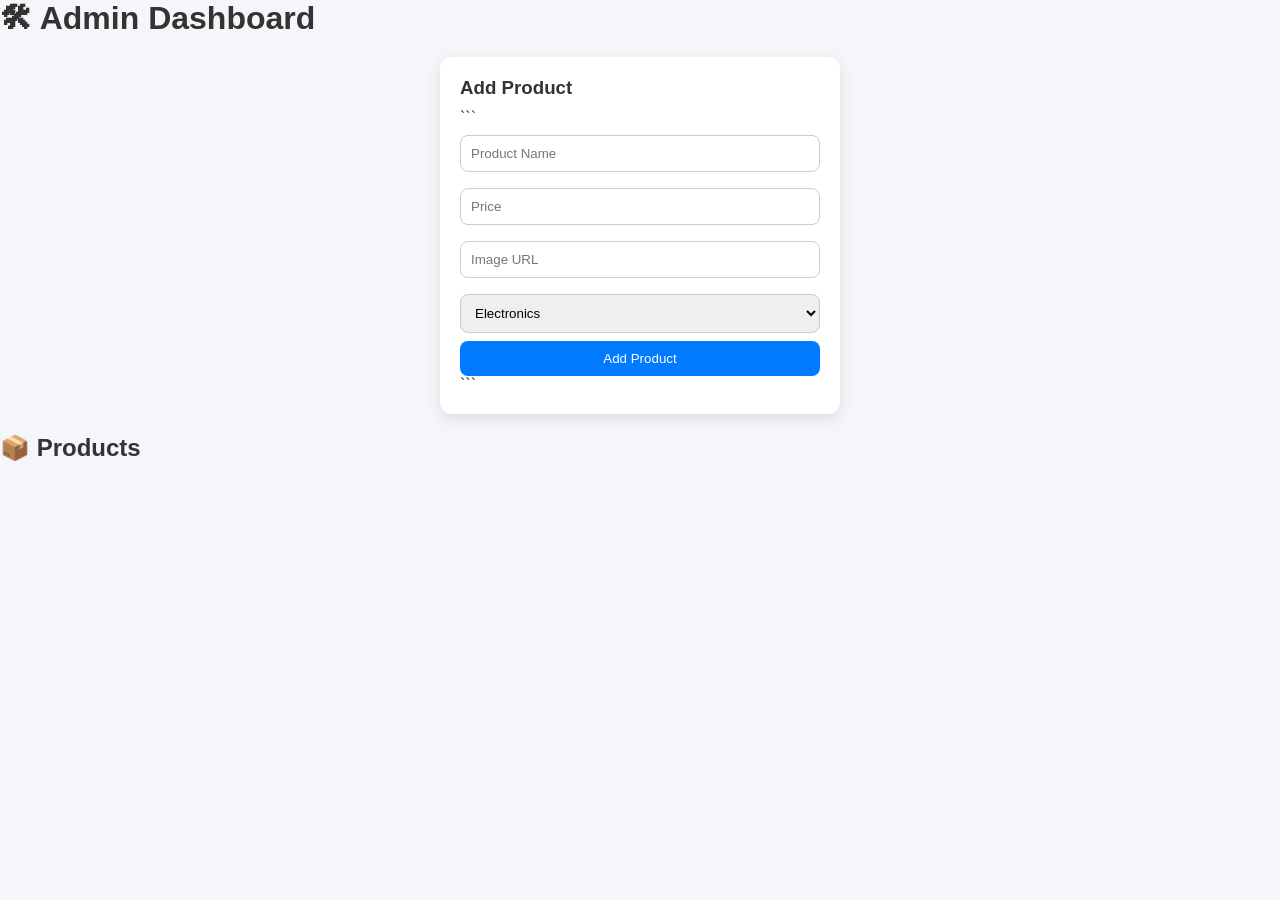
==== admin.html @ 92894d56 "Add admin page" ====
<!DOCTYPE html>

<html lang="en">
<head>
    <meta charset="UTF-8">
    <meta name="viewport" content="width=device-width, initial-scale=1.0">
    <title>StrathMart Admin</title>
    <link rel="stylesheet" href="style.css">
</head>
<body>

<h1>🛠 Admin Dashboard</h1>

<div class="form-box">
    <h3>Add Product</h3>

```
<input type="text" id="name" placeholder="Product Name">
<input type="number" id="price" placeholder="Price">
<input type="text" id="image" placeholder="Image URL">

<select id="category">
    <option value="1">Electronics</option>
    <option value="2">Merchandise</option>
    <option value="3">Stationery</option>
    <option value="4">Food</option>
</select>

<button onclick="addProduct()">Add Product</button>
```

</div>

<h2>📦 Products</h2>
<div id="productList"></div>

<script>
const API_URL = "https://strathmart-api.onrender.com/products";

async function fetchProducts() {
    const res = await fetch(API_URL);
    const data = await res.json();

    const list = document.getElementById("productList");
    list.innerHTML = "";

    data.forEach(p => {
        list.innerHTML += `
            <div class="product">
                <img src="${p.image_url}" alt="">
                <div>
                    <strong>${p.name}</strong>
                    <p>KES ${p.price}</p>
                </div>
                <button class="delete-btn" onclick="deleteProduct(${p.id})">Delete</button>
            </div>
        `;
    });
}

async function addProduct() {
    const name = document.getElementById("name").value;
    const price = document.getElementById("price").value;
    const image = document.getElementById("image").value;
    const category = document.getElementById("category").value;

    await fetch(API_URL, {
        method: "POST",
        headers: { "Content-Type": "application/json" },
        body: JSON.stringify({
            name,
            price,
            image_url: image,
            category_id: category
        })
    });

    fetchProducts();
}

async function deleteProduct(id) {
    await fetch(`${API_URL}/${id}`, {
        method: "DELETE"
    });

    fetchProducts();
}

fetchProducts();
</script>

</body>
</html>
---- style.css ----
* {
    margin: 0;
    padding: 0;
    box-sizing: border-box;
}

:root {
    --blue: #003580;
    --dark-blue: #002060;
    --light-blue: #0055b3;
    --red: #c0392b;
    --dark-red: #922b21;
    --white: #ffffff;
    --light-gray: #f4f6f9;
    --gray: #6c757d;
    --shadow: 0 4px 20px rgba(0, 0, 0, 0.1);
    --shadow-hover: 0 8px 30px rgba(0, 0, 0, 0.2);
}

body {
    font-family: 'Segoe UI', Tahoma, Geneva, Verdana, sans-serif;
    background-color: var(--light-gray);
    color: #333;
    overflow-x: hidden;
}

/* ── Scrollbar ── */
::-webkit-scrollbar { width: 8px; }
::-webkit-scrollbar-track { background: #f1f1f1; }
::-webkit-scrollbar-thumb { background: var(--blue); border-radius: 4px; }
::-webkit-scrollbar-thumb:hover { background: var(--dark-blue); }

/* ── Navbar ── */
nav {
    background: linear-gradient(90deg, var(--dark-blue), var(--blue));
    padding: 0 40px;
    display: flex;
    justify-content: space-between;
    align-items: center;
    position: sticky;
    top: 0;
    z-index: 1000;
    box-shadow: 0 2px 15px rgba(0,0,0,0.3);
    height: 70px;
}

nav .logo {
    display: flex;
    align-items: center;
    gap: 10px;
    text-decoration: none;
}

nav .logo .logo-icon {
    background: var(--red);
    color: white;
    width: 40px;
    height: 40px;
    border-radius: 8px;
    display: flex;
    align-items: center;
    justify-content: center;
    font-weight: bold;
    font-size: 18px;
}

nav .logo img {
    mix-blend-mode: lighten;
    border-radius: 5px;
}

nav .logo span {
    color: white;
    font-size: 22px;
    font-weight: 700;
    letter-spacing: 1px;
}

nav .logo span em {
    color: #f0a500;
    font-style: normal;
}

nav ul {
    list-style: none;
    display: flex;
    align-items: center;
    gap: 5px;
}

nav ul li a {
    color: rgba(255,255,255,0.85);
    text-decoration: none;
    font-size: 14px;
    padding: 8px 14px;
    border-radius: 5px;
    transition: all 0.3s;
    display: flex;
    align-items: center;
    gap: 5px;
}

nav ul li a:hover {
    background: rgba(255,255,255,0.15);
    color: white;
}

nav ul li a.active {
    background: var(--red);
    color: white;
}

.nav-cart-badge {
    background: #f0a500;
    color: white;
    border-radius: 50%;
    width: 18px;
    height: 18px;
    font-size: 11px;
    display: inline-flex;
    align-items: center;
    justify-content: center;
    font-weight: bold;
}

/* ── Top Bar ── */
.top-bar {
    background: var(--dark-blue);
    color: rgba(255,255,255,0.7);
    font-size: 12px;
    padding: 6px 40px;
    display: flex;
    justify-content: space-between;
}

.top-bar a {
    color: rgba(255,255,255,0.7);
    text-decoration: none;
}

.top-bar a:hover { color: white; }

/* ── Hero ── */
.hero {
    background: linear-gradient(135deg, var(--dark-blue) 0%, var(--blue) 50%, var(--light-blue) 100%);
    color: white;
    padding: 100px 40px;
    position: relative;
    overflow: hidden;
    text-align: center;
}

.hero::before {
    content: '';
    position: absolute;
    top: -50%;
    left: -50%;
    width: 200%;
    height: 200%;
    background: radial-gradient(circle, rgba(255,255,255,0.05) 0%, transparent 60%);
    animation: pulse 6s ease-in-out infinite;
}

.hero::after {
    content: '';
    position: absolute;
    bottom: 0;
    left: 0;
    right: 0;
    height: 5px;
    background: linear-gradient(90deg, var(--red), #f0a500, var(--red));
}

@keyframes pulse {
    0%, 100% { transform: scale(1); }
    50% { transform: scale(1.1); }
}

.hero-badge {
    display: inline-block;
    background: rgba(192, 57, 43, 0.3);
    border: 1px solid rgba(192, 57, 43, 0.5);
    color: #ff8a80;
    padding: 6px 16px;
    border-radius: 20px;
    font-size: 13px;
    margin-bottom: 20px;
    letter-spacing: 1px;
    text-transform: uppercase;
}

.hero h1 {
    font-size: 52px;
    font-weight: 800;
    margin-bottom: 20px;
    line-height: 1.2;
    position: relative;
    z-index: 1;
}

.hero h1 span {
    color: #f0a500;
    position: relative;
}

.hero p {
    font-size: 18px;
    margin-bottom: 35px;
    color: rgba(255,255,255,0.8);
    max-width: 600px;
    margin-left: auto;
    margin-right: auto;
    position: relative;
    z-index: 1;
}

.hero-buttons {
    display: flex;
    gap: 15px;
    justify-content: center;
    flex-wrap: wrap;
    position: relative;
    z-index: 1;
}

.hero-stats {
    display: flex;
    justify-content: center;
    gap: 50px;
    margin-top: 60px;
    position: relative;
    z-index: 1;
    flex-wrap: wrap;
}

.hero-stat h3 {
    font-size: 32px;
    font-weight: 800;
    color: #f0a500;
}

.hero-stat p {
    font-size: 13px;
    color: rgba(255,255,255,0.7);
    margin-bottom: 0;
}

/* ── Buttons ── */
.btn {
    background: var(--red);
    color: white;
    padding: 13px 30px;
    border: none;
    border-radius: 6px;
    font-size: 15px;
    font-weight: 600;
    cursor: pointer;
    text-decoration: none;
    display: inline-block;
    transition: all 0.3s;
    box-shadow: 0 4px 15px rgba(192, 57, 43, 0.4);
}

.btn:hover {
    background: var(--dark-red);
    transform: translateY(-2px);
    box-shadow: 0 6px 20px rgba(192, 57, 43, 0.5);
}

.btn-blue {
    background: var(--blue);
    box-shadow: 0 4px 15px rgba(0, 53, 128, 0.4);
}

.btn-blue:hover {
    background: var(--dark-blue);
    box-shadow: 0 6px 20px rgba(0, 53, 128, 0.5);
}

.btn-outline {
    background: transparent;
    border: 2px solid white;
    color: white;
    padding: 11px 28px;
    border-radius: 6px;
    font-size: 15px;
    font-weight: 600;
    cursor: pointer;
    text-decoration: none;
    display: inline-block;
    transition: all 0.3s;
}

.btn-outline:hover {
    background: white;
    color: var(--blue);
}

.btn-sm {
    padding: 8px 16px;
    font-size: 13px;
}

.btn-danger {
    background: var(--red);
    color: white;
    padding: 8px 16px;
    border: none;
    border-radius: 5px;
    cursor: pointer;
    font-size: 13px;
    transition: all 0.3s;
}

.btn-danger:hover { background: var(--dark-red); }

/* ── Section ── */
.section {
    padding: 70px 40px;
}

.section-header {
    text-align: center;
    margin-bottom: 50px;
}

.section-header .tag {
    display: inline-block;
    background: rgba(0, 53, 128, 0.1);
    color: var(--blue);
    padding: 5px 15px;
    border-radius: 20px;
    font-size: 13px;
    font-weight: 600;
    margin-bottom: 12px;
    text-transform: uppercase;
    letter-spacing: 1px;
}

.section-header h2 {
    font-size: 32px;
    font-weight: 800;
    color: var(--dark-blue);
    margin-bottom: 10px;
}

.section-header p {
    color: var(--gray);
    font-size: 16px;
}

/* ── Category Cards ── */
.categories {
    display: flex;
    justify-content: center;
    gap: 20px;
    flex-wrap: wrap;
}

.category-card {
    background: white;
    border-radius: 12px;
    padding: 30px 25px;
    text-align: center;
    width: 170px;
    cursor: pointer;
    box-shadow: var(--shadow);
    transition: all 0.3s;
    text-decoration: none;
    color: #333;
    border: 2px solid transparent;
    position: relative;
    overflow: hidden;
}

.category-card::before {
    content: '';
    position: absolute;
    bottom: 0;
    left: 0;
    right: 0;
    height: 3px;
    background: linear-gradient(90deg, var(--blue), var(--red));
    transform: scaleX(0);
    transition: transform 0.3s;
}

.category-card:hover {
    transform: translateY(-8px);
    box-shadow: var(--shadow-hover);
    border-color: var(--blue);
}

.category-card:hover::before { transform: scaleX(1); }

.category-card .icon {
    font-size: 45px;
    margin-bottom: 12px;
    display: block;
}

.category-card h3 {
    font-size: 15px;
    font-weight: 700;
    color: var(--dark-blue);
}

/* ── Product Cards ── */
.products-grid {
    display: grid;
    grid-template-columns: repeat(auto-fill, minmax(230px, 1fr));
    gap: 25px;
}

.product-card {
    background: white;
    border-radius: 12px;
    overflow: hidden;
    box-shadow: var(--shadow);
    transition: all 0.3s;
    position: relative;
}

.product-card:hover {
    transform: translateY(-8px);
    box-shadow: var(--shadow-hover);
}

.product-card .product-badge {
    position: absolute;
    top: 10px;
    left: 10px;
    background: var(--red);
    color: white;
    padding: 4px 10px;
    border-radius: 4px;
    font-size: 11px;
    font-weight: 700;
    text-transform: uppercase;
}

.product-card .no-image {
    width: 100%;
    height: 190px;
    background: linear-gradient(135deg, #e8f0fe, #d0e4ff);
    display: flex;
    align-items: center;
    justify-content: center;
    font-size: 55px;
}

.product-card img {
    width: 100%;
    height: 190px;
    object-fit: cover;
}

.product-card .product-info {
    padding: 18px;
}

.product-card h3 {
    font-size: 15px;
    font-weight: 700;
    margin-bottom: 6px;
    color: var(--dark-blue);
}

.product-card .category-tag {
    font-size: 12px;
    color: var(--gray);
    margin-bottom: 10px;
}

.product-card .price {
    color: var(--red);
    font-weight: 800;
    font-size: 20px;
    margin-bottom: 12px;
}

.product-card .stock {
    font-size: 12px;
    color: #28a745;
    margin-bottom: 12px;
}

/* ── Forms ── */
.form-container {
    max-width: 480px;
    margin: 60px auto;
    background: white;
    padding: 45px;
    border-radius: 15px;
    box-shadow: var(--shadow-hover);
}

.form-container .form-logo {
    text-align: center;
    margin-bottom: 25px;
}

.form-container .form-logo .logo-icon {
    background: var(--blue);
    color: white;
    width: 55px;
    height: 55px;
    border-radius: 12px;
    display: inline-flex;
    align-items: center;
    justify-content: center;
    font-size: 24px;
    font-weight: bold;
    margin-bottom: 10px;
}

.form-container h2 {
    text-align: center;
    margin-bottom: 8px;
    color: var(--dark-blue);
    font-size: 26px;
    font-weight: 800;
}

.form-container .subtitle {
    text-align: center;
    color: var(--gray);
    font-size: 14px;
    margin-bottom: 25px;
}

.form-group {
    margin-bottom: 20px;
}

.form-group label {
    display: block;
    margin-bottom: 7px;
    font-weight: 600;
    color: #444;
    font-size: 14px;
}

.form-group input,
.form-group textarea,
.form-group select {
    width: 100%;
    padding: 12px 15px;
    border: 2px solid #e0e0e0;
    border-radius: 8px;
    font-size: 15px;
    outline: none;
    transition: border 0.3s;
    background: #fafafa;
}

.form-group input:focus,
.form-group textarea:focus,
.form-group select:focus {
    border-color: var(--blue);
    background: white;
}

.form-group textarea { height: 130px; resize: vertical; }

.form-container .btn { width: 100%; padding: 13px; font-size: 16px; }

.form-container p {
    text-align: center;
    margin-top: 18px;
    color: #666;
    font-size: 14px;
}

.form-container p a { color: var(--blue); text-decoration: none; font-weight: 600; }
.form-container p a:hover { color: var(--red); }

/* ── Alerts ── */
.alert {
    padding: 13px 16px;
    border-radius: 8px;
    margin-bottom: 20px;
    font-size: 14px;
    display: flex;
    align-items: center;
    gap: 8px;
}

.alert-success { background: #d4edda; color: #155724; border-left: 4px solid #28a745; }
.alert-error { background: #f8d7da; color: #721c24; border-left: 4px solid var(--red); }
.alert-info { background: #d0e4ff; color: var(--dark-blue); border-left: 4px solid var(--blue); }

/* ── Cart ── */
.cart-container { display: grid; grid-template-columns: 1fr 320px; gap: 25px; }

.cart-item {
    background: white;
    border-radius: 12px;
    padding: 20px;
    margin-bottom: 15px;
    display: flex;
    justify-content: space-between;
    align-items: center;
    box-shadow: var(--shadow);
    transition: all 0.3s;
}

.cart-item:hover { box-shadow: var(--shadow-hover); }

.cart-item-info h3 { font-size: 16px; color: var(--dark-blue); margin-bottom: 5px; }
.cart-item-info .quantity { font-size: 13px; color: var(--gray); }
.cart-item .price { color: var(--red); font-weight: 800; font-size: 18px; }

.cart-summary {
    background: white;
    border-radius: 12px;
    padding: 25px;
    box-shadow: var(--shadow);
    height: fit-content;
    position: sticky;
    top: 90px;
}

.cart-summary h3 { font-size: 20px; color: var(--dark-blue); margin-bottom: 20px; font-weight: 800; }

.summary-row {
    display: flex;
    justify-content: space-between;
    margin-bottom: 12px;
    font-size: 15px;
    color: #555;
}

.summary-row.total {
    font-size: 20px;
    font-weight: 800;
    color: var(--dark-blue);
    border-top: 2px solid #eee;
    padding-top: 15px;
    margin-top: 10px;
}

/* ── Orders ── */
.order-card {
    background: white;
    border-radius: 12px;
    padding: 25px;
    margin-bottom: 20px;
    box-shadow: var(--shadow);
}

.order-card .order-header {
    display: flex;
    justify-content: space-between;
    align-items: center;
    margin-bottom: 15px;
    padding-bottom: 15px;
    border-bottom: 1px solid #eee;
}

.order-card .order-id { font-weight: 800; color: var(--dark-blue); font-size: 16px; }
.order-card .order-date { font-size: 13px; color: var(--gray); }

.status-badge {
    padding: 5px 14px;
    border-radius: 20px;
    font-size: 12px;
    font-weight: 700;
    text-transform: uppercase;
    letter-spacing: 0.5px;
}

.status-pending { background: #fff3cd; color: #856404; }
.status-confirmed { background: #d4edda; color: #155724; }
.status-delivered { background: #d0e4ff; color: var(--dark-blue); }
.status-cancelled { background: #f8d7da; color: #721c24; }

.order-item {
    display: flex;
    justify-content: space-between;
    padding: 8px 0;
    font-size: 14px;
    border-bottom: 1px dashed #eee;
}

.order-total {
    display: flex;
    justify-content: space-between;
    margin-top: 15px;
    font-weight: 800;
    font-size: 16px;
    color: var(--dark-blue);
}

/* ── Ratings ── */
.stars { display: flex; gap: 8px; margin-bottom: 15px; justify-content: center; }

.star {
    font-size: 35px;
    cursor: pointer;
    color: #ddd;
    transition: all 0.2s;
}

.star:hover, .star.active { color: #f0a500; transform: scale(1.2); }

.rating-card {
    background: white;
    border-radius: 12px;
    padding: 20px;
    margin-bottom: 15px;
    box-shadow: var(--shadow);
    border-left: 4px solid var(--blue);
}

.rating-card .stars-display { color: #f0a500; font-size: 18px; margin-bottom: 8px; }
.rating-card .comment { color: #444; font-size: 15px; margin-bottom: 8px; }
.rating-card .meta { font-size: 12px; color: var(--gray); }

/* ── Page Header ── */
.page-header {
    background: linear-gradient(135deg, var(--dark-blue), var(--blue));
    color: white;
    padding: 50px 40px;
    text-align: center;
    position: relative;
    overflow: hidden;
}

.page-header::after {
    content: '';
    position: absolute;
    bottom: 0;
    left: 0;
    right: 0;
    height: 4px;
    background: linear-gradient(90deg, var(--red), #f0a500, var(--red));
}

.page-header h1 { font-size: 36px; font-weight: 800; margin-bottom: 8px; }
.page-header p { color: rgba(255,255,255,0.8); font-size: 16px; }

/* ── Filter Bar ── */
.filter-bar {
    background: white;
    padding: 20px 40px;
    display: flex;
    gap: 10px;
    flex-wrap: wrap;
    align-items: center;
    box-shadow: 0 2px 10px rgba(0,0,0,0.05);
    border-bottom: 1px solid #eee;
}

.filter-btn {
    padding: 8px 18px;
    border: 2px solid #ddd;
    border-radius: 25px;
    background: white;
    cursor: pointer;
    font-size: 14px;
    font-weight: 600;
    transition: all 0.3s;
    color: #555;
}

.filter-btn:hover, .filter-btn.active {
    background: var(--blue);
    border-color: var(--blue);
    color: white;
}

/* ── Empty State ── */
.empty-state {
    text-align: center;
    padding: 80px 20px;
    color: var(--gray);
}

.empty-state .empty-icon { font-size: 70px; margin-bottom: 20px; }
.empty-state h3 { font-size: 22px; margin-bottom: 10px; color: var(--dark-blue); }
.empty-state p { font-size: 15px; margin-bottom: 25px; }

/* ── Loading ── */
.loading {
    text-align: center;
    padding: 60px;
    color: var(--gray);
}

.spinner {
    width: 45px;
    height: 45px;
    border: 4px solid #e0e0e0;
    border-top-color: var(--blue);
    border-radius: 50%;
    animation: spin 0.8s linear infinite;
    margin: 0 auto 15px;
}

@keyframes spin { to { transform: rotate(360deg); } }

/* ── Footer ── */
footer {
    background: linear-gradient(135deg, var(--dark-blue), #001040);
    color: rgba(255,255,255,0.7);
    padding: 50px 40px 20px;
    margin-top: 60px;
}

.footer-grid {
    display: grid;
    grid-template-columns: 2fr 1fr 1fr;
    gap: 40px;
    margin-bottom: 40px;
}

.footer-brand .logo-text {
    color: white;
    font-size: 22px;
    font-weight: 800;
    margin-bottom: 12px;
}

.footer-brand .logo-text span { color: #f0a500; }
.footer-brand p { font-size: 14px; line-height: 1.7; }

.footer-col h4 {
    color: white;
    font-size: 15px;
    font-weight: 700;
    margin-bottom: 15px;
    padding-bottom: 8px;
    border-bottom: 2px solid var(--red);
    display: inline-block;
}

.footer-col ul { list-style: none; }
.footer-col ul li { margin-bottom: 8px; }
.footer-col ul li a { color: rgba(255,255,255,0.6); text-decoration: none; font-size: 14px; transition: color 0.3s; }
.footer-col ul li a:hover { color: white; }

.footer-bottom {
    border-top: 1px solid rgba(255,255,255,0.1);
    padding-top: 20px;
    display: flex;
    justify-content: space-between;
    align-items: center;
    font-size: 13px;
}

.footer-bottom .red { color: var(--red); }

/* ── Contact Grid ── */
.contact-grid {
    display: grid;
    grid-template-columns: 1fr 1fr;
    gap: 40px;
}

/* ── Responsive ── */
@media (max-width: 768px) {
    nav { padding: 0 20px; }
    .hero h1 { font-size: 30px; }
    .hero { padding: 70px 20px; }
    .section { padding: 50px 20px; }
    .cart-container { grid-template-columns: 1fr; }
    .footer-grid { grid-template-columns: 1fr; }
    nav ul { gap: 3px; }
    nav ul li a { padding: 6px 10px; font-size: 13px; }
    .hero-stats { gap: 25px; }
}

/* ── Toast Notifications ── */
.toast-container {
    position: fixed;
    bottom: 30px;
    right: 30px;
    z-index: 9999;
    display: flex;
    flex-direction: column;
    gap: 10px;
}

.toast {
    background: white;
    border-radius: 10px;
    padding: 15px 20px;
    box-shadow: 0 5px 30px rgba(0,0,0,0.15);
    display: flex;
    align-items: center;
    gap: 12px;
    min-width: 280px;
    max-width: 380px;
    animation: slideIn 0.3s ease;
    border-left: 4px solid var(--blue);
}

.toast.success { border-left-color: #28a745; }
.toast.error { border-left-color: var(--red); }
.toast.info { border-left-color: var(--blue); }

.toast-icon { font-size: 22px; }
.toast-message { font-size: 14px; font-weight: 600; color: #333; flex: 1; }

.toast-close {
    background: none;
    border: none;
    font-size: 18px;
    cursor: pointer;
    color: #999;
    padding: 0;
}

.toast-close:hover { color: #333; }

@keyframes slideIn {
    from { transform: translateX(100px); opacity: 0; }
    to { transform: translateX(0); opacity: 1; }
}

@keyframes slideOut {
    from { transform: translateX(0); opacity: 1; }
    to { transform: translateX(100px); opacity: 0; }
}

/* ── Hero Animations ── */
.hero-badge {
    animation: fadeInDown 0.6s ease;
}

.hero h1 {
    animation: fadeInDown 0.8s ease;
}

.hero p {
    animation: fadeInDown 1s ease;
}

.hero-buttons {
    animation: fadeInUp 1s ease;
}

.hero-stats {
    animation: fadeInUp 1.2s ease;
}

@keyframes fadeInDown {
    from { opacity: 0; transform: translateY(-20px); }
    to { opacity: 1; transform: translateY(0); }
}

@keyframes fadeInUp {
    from { opacity: 0; transform: translateY(20px); }
    to { opacity: 1; transform: translateY(0); }
}

/* ── Improved Product Cards ── */
.product-card {
    position: relative;
    overflow: hidden;
}

.product-card::after {
    content: '';
    position: absolute;
    top: 0;
    left: 0;
    right: 0;
    bottom: 0;
    background: linear-gradient(135deg, rgba(0,53,128,0.05), rgba(192,57,43,0.05));
    opacity: 0;
    transition: opacity 0.3s;
    pointer-events: none;
}

.product-card:hover::after {
    opacity: 1;
}

.product-card .no-image {
    background: linear-gradient(135deg, #e8f0fe, #d0e4ff);
    transition: transform 0.3s;
}

.product-card:hover .no-image {
    transform: scale(1.05);
}

.product-card .btn {
    width: 100%;
    text-align: center;
    padding: 10px;
    border-radius: 8px;
    font-size: 14px;
    transition: all 0.3s;
}

.product-card .product-info {
    border-top: 3px solid transparent;
    transition: border-color 0.3s;
}

.product-card:hover .product-info {
    border-top-color: var(--red);
}

/* ── Improved Category Cards ── */
.category-card {
    position: relative;
    overflow: hidden;
}

.category-card::after {
    content: '';
    position: absolute;
    top: 0;
    left: 0;
    right: 0;
    bottom: 0;
    background: linear-gradient(135deg, rgba(0,53,128,0.03), rgba(192,57,43,0.03));
    opacity: 0;
    transition: opacity 0.3s;
}

.category-card:hover::after { opacity: 1; }

.category-card .icon {
    transition: transform 0.3s;
    display: block;
}

.category-card:hover .icon {
    transform: scale(1.2) rotate(-5deg);
}

/* ── Mobile Hamburger Menu ── */
.hamburger {
    display: none;
    flex-direction: column;
    gap: 5px;
    cursor: pointer;
    padding: 5px;
}

.hamburger span {
    width: 25px;
    height: 3px;
    background: white;
    border-radius: 3px;
    transition: all 0.3s;
}

.nav-menu {
    display: flex;
    align-items: center;
}

/* ── Mobile Styles ── */
@media (max-width: 768px) {

    /* Hide top bar on mobile */
    .top-bar { display: none; }

    /* Navbar */
    nav {
        padding: 0 20px;
        position: relative;
        flex-wrap: wrap;
        height: auto;
        min-height: 70px;
    }

    .hamburger { display: flex; }

    .nav-menu {
        display: none;
        width: 100%;
        flex-direction: column;
        background: var(--dark-blue);
        padding: 15px 0;
        gap: 5px;
    }

    .nav-menu.open { display: flex; }

    nav ul {
        flex-direction: column;
        width: 100%;
        gap: 0;
    }

    nav ul li { width: 100%; }

    nav ul li a {
        display: block;
        padding: 12px 20px;
        border-radius: 0;
        font-size: 15px;
        border-bottom: 1px solid rgba(255,255,255,0.05);
    }

    nav ul li a:hover {
        background: rgba(255,255,255,0.1);
        padding-left: 28px;
    }

    /* Hero */
    .hero { padding: 60px 20px; }
    .hero h1 { font-size: 28px; }
    .hero p { font-size: 15px; }
    .hero-buttons { flex-direction: column; align-items: center; }
    .hero-stats { gap: 20px; }
    .hero-stat h3 { font-size: 24px; }

    /* Section */
    .section { padding: 40px 15px; }

    /* Categories */
    .categories { gap: 12px; }
    .category-card { width: 140px; padding: 20px 15px; }

    /* Products Grid */
    .products-grid { grid-template-columns: repeat(2, 1fr); gap: 15px; }

    /* Cart */
    .cart-container { grid-template-columns: 1fr; }

    /* Filter bar */
    .filter-bar { padding: 15px; gap: 8px; }
    .filter-btn { padding: 6px 14px; font-size: 13px; }

    /* Page header */
    .page-header { padding: 35px 20px; }
    .page-header h1 { font-size: 26px; }

    /* Form */
    .form-container { margin: 30px 15px; padding: 30px 20px; }

    /* Footer */
    footer { padding: 30px 20px 15px; }
    .footer-grid { grid-template-columns: 1fr; gap: 25px; }
    .footer-bottom { flex-direction: column; gap: 8px; text-align: center; }

    /* Contact page */
    .contact-grid { grid-template-columns: 1fr !important; }
}

@media (max-width: 400px) {
    .products-grid { grid-template-columns: 1fr; }
    .hero h1 { font-size: 24px; }
}

/* ── AI Chatbot ── */
.chat-widget {
    position: fixed;
    bottom: 30px;
    left: 30px;
    z-index: 9999;
}

.chat-toggle {
    background: linear-gradient(135deg, var(--blue), var(--dark-blue));
    color: white;
    border: none;
    width: 60px;
    height: 60px;
    border-radius: 50%;
    font-size: 28px;
    cursor: pointer;
    box-shadow: 0 4px 20px rgba(0,53,128,0.4);
    transition: all 0.3s;
    display: flex;
    align-items: center;
    justify-content: center;
}

.chat-toggle:hover {
    transform: scale(1.1);
    box-shadow: 0 6px 25px rgba(0,53,128,0.5);
}

.chat-box {
    position: absolute;
    bottom: 75px;
    left: 0;
    width: 340px;
    background: white;
    border-radius: 16px;
    box-shadow: 0 10px 40px rgba(0,0,0,0.15);
    display: none;
    flex-direction: column;
    overflow: hidden;
    animation: slideInUp 0.3s ease;
}

.chat-box.open { display: flex; }

@keyframes slideInUp {
    from { opacity: 0; transform: translateY(20px); }
    to { opacity: 1; transform: translateY(0); }
}

.chat-header {
    background: linear-gradient(135deg, var(--blue), var(--dark-blue));
    color: white;
    padding: 15px 20px;
    display: flex;
    align-items: center;
    gap: 12px;
}

.chat-header .chat-avatar {
    width: 40px;
    height: 40px;
    background: var(--red);
    border-radius: 50%;
    display: flex;
    align-items: center;
    justify-content: center;
    font-size: 20px;
}

.chat-header .chat-info h4 { font-size: 15px; margin-bottom: 2px; }
.chat-header .chat-info p { font-size: 12px; opacity: 0.8; }

.chat-header .chat-close {
    margin-left: auto;
    background: none;
    border: none;
    color: white;
    font-size: 20px;
    cursor: pointer;
    opacity: 0.8;
}

.chat-header .chat-close:hover { opacity: 1; }

.chat-messages {
    height: 320px;
    overflow-y: auto;
    padding: 15px;
    display: flex;
    flex-direction: column;
    gap: 12px;
    background: #f8f9fa;
}

.chat-message {
    display: flex;
    gap: 8px;
    align-items: flex-start;
}

.chat-message.user { flex-direction: row-reverse; }

.chat-message .avatar {
    width: 30px;
    height: 30px;
    border-radius: 50%;
    display: flex;
    align-items: center;
    justify-content: center;
    font-size: 14px;
    flex-shrink: 0;
}

.chat-message.bot .avatar { background: var(--blue); color: white; }
.chat-message.user .avatar { background: var(--red); color: white; }

.chat-message .bubble {
    max-width: 75%;
    padding: 10px 14px;
    border-radius: 12px;
    font-size: 14px;
    line-height: 1.5;
}

.chat-message.bot .bubble {
    background: white;
    color: #333;
    border-bottom-left-radius: 4px;
    box-shadow: 0 2px 8px rgba(0,0,0,0.08);
}

.chat-message.user .bubble {
    background: var(--blue);
    color: white;
    border-bottom-right-radius: 4px;
}

.chat-typing {
    display: flex;
    gap: 4px;
    padding: 10px 14px;
    background: white;
    border-radius: 12px;
    border-bottom-left-radius: 4px;
    box-shadow: 0 2px 8px rgba(0,0,0,0.08);
    width: fit-content;
}

.chat-typing span {
    width: 8px;
    height: 8px;
    background: var(--blue);
    border-radius: 50%;
    animation: typing 1s infinite;
}

.chat-typing span:nth-child(2) { animation-delay: 0.2s; }
.chat-typing span:nth-child(3) { animation-delay: 0.4s; }

@keyframes typing {
    0%, 100% { transform: translateY(0); opacity: 0.4; }
    50% { transform: translateY(-5px); opacity: 1; }
}

.chat-input-area {
    padding: 12px 15px;
    display: flex;
    gap: 8px;
    background: white;
    border-top: 1px solid #eee;
}

.chat-input-area input {
    flex: 1;
    padding: 10px 14px;
    border: 2px solid #eee;
    border-radius: 25px;
    font-size: 14px;
    outline: none;
    transition: border 0.3s;
}

.chat-input-area input:focus { border-color: var(--blue); }

.chat-input-area button {
    background: var(--blue);
    color: white;
    border: none;
    width: 40px;
    height: 40px;
    border-radius: 50%;
    cursor: pointer;
    font-size: 16px;
    transition: all 0.3s;
    display: flex;
    align-items: center;
    justify-content: center;
}

.chat-input-area button:hover { background: var(--dark-blue); transform: scale(1.05); }

.chat-suggestions {
    padding: 10px 15px;
    display: flex;
    gap: 8px;
    flex-wrap: wrap;
    background: white;
    border-top: 1px solid #eee;
}

.suggestion-btn {
    background: #f0f4ff;
    color: var(--blue);
    border: 1px solid #d0e0ff;
    padding: 5px 12px;
    border-radius: 15px;
    font-size: 12px;
    cursor: pointer;
    transition: all 0.3s;
    white-space: nowrap;
}

.suggestion-btn:hover {
    background: var(--blue);
    color: white;
}

@media (max-width: 768px) {
    .chat-widget { bottom: 20px; left: 15px; }
    .chat-box { width: 300px; }
}

/* ── Hamburger Menu ── */
.hamburger {
    display: none;
    flex-direction: column;
    gap: 5px;
    cursor: pointer;
    background: none;
    border: none;
    padding: 5px;
}

.hamburger span {
    width: 25px;
    height: 3px;
    background: white;
    border-radius: 3px;
    transition: all 0.3s;
}

.hamburger.open span:nth-child(1) { transform: rotate(45deg) translate(5px, 8px); }
.hamburger.open span:nth-child(2) { opacity: 0; }
.hamburger.open span:nth-child(3) { transform: rotate(-45deg) translate(5px, -8px); }

@media (min-width: 769px) {
    .hamburger { display: none !important; }
    nav ul { display: flex !important; }
}

@media (max-width: 768px) {
    .hamburger { display: flex; }

    nav ul {
        display: none;
        position: absolute;
        top: 100%;
        left: 0;
        right: 0;
        background: var(--dark-blue);
        flex-direction: column;
        padding: 10px 0;
        box-shadow: 0 5px 20px rgba(0,0,0,0.3);
        z-index: 999;
    }

    nav ul.open { display: flex; }

    nav ul li a {
        padding: 12px 20px;
        font-size: 15px;
        border-bottom: 1px solid rgba(255,255,255,0.1);
        flex-direction: row;
        justify-content: flex-start;
    }
}

.promo-banner {
    width: 100%;
    background: linear-gradient(90deg, #007bff, #00c6ff);
    color: white;
    text-align: center;
    padding: 15px 0;
    font-size: 18px;
    font-weight: bold;
    overflow: hidden;
    position: relative;
}

.banner-slide {
    display: none;
    animation: fade 0.5s ease-in-out;
}

.banner-slide.active {
    display: block;
}

@keyframes fade {
    from { opacity: 0; }
    to { opacity: 1; }
}

/* ===== ADMIN DASHBOARD ===== */

.form-box {
    background: white;
    padding: 20px;
    border-radius: 12px;
    max-width: 400px;
    margin: 20px auto;
    box-shadow: 0 5px 15px rgba(0,0,0,0.1);
}

.form-box h3 {
    margin-bottom: 10px;
}

.form-box input,
.form-box select {
    width: 100%;
    padding: 10px;
    margin: 8px 0;
    border-radius: 8px;
    border: 1px solid #ccc;
}

.form-box button {
    width: 100%;
    padding: 10px;
    background: #007bff;
    color: white;
    border: none;
    border-radius: 8px;
    cursor: pointer;
    transition: 0.3s;
}

.form-box button:hover {
    background: #0056b3;
}

#productList {
    max-width: 700px;
    margin: 20px auto;
}

.product {
    display: flex;
    align-items: center;
    justify-content: space-between;
    background: white;
    padding: 10px;
    margin-top: 10px;
    border-radius: 10px;
    box-shadow: 0 3px 10px rgba(0,0,0,0.08);
}

.product img {
    width: 60px;
    height: 60px;
    object-fit: cover;
    border-radius: 8px;
}

.delete-btn {
    background: red;
}

.delete-btn:hover {
    background: darkred;
}
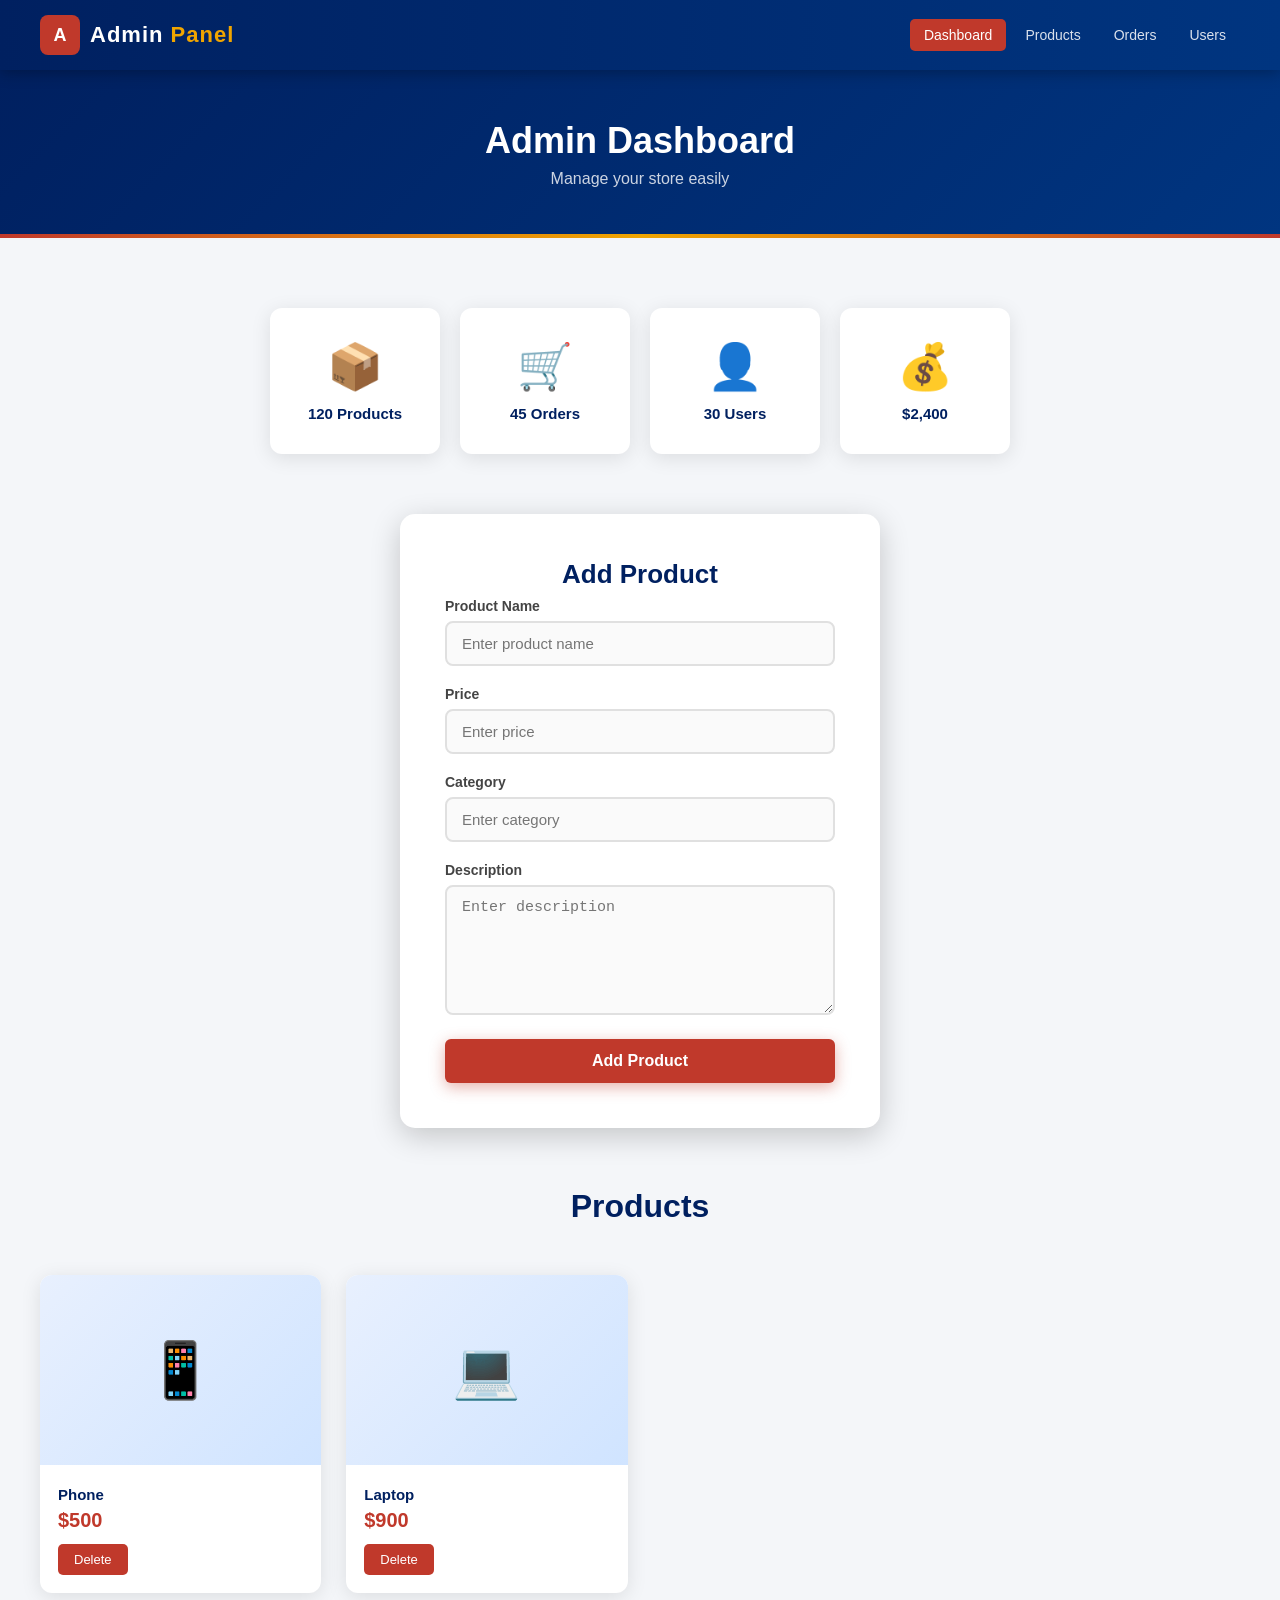
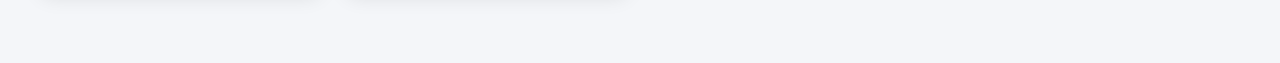
==== commit 83a7febc: "Admin UI styled" ====
--- a/admin.html
+++ b/admin.html
@@ -1,94 +1,115 @@
 <!DOCTYPE html>
-
 <html lang="en">
 <head>
     <meta charset="UTF-8">
-    <meta name="viewport" content="width=device-width, initial-scale=1.0">
-    <title>StrathMart Admin</title>
+    <title>Admin Dashboard</title>
     <link rel="stylesheet" href="style.css">
 </head>
+
 <body>
 
-<h1>🛠 Admin Dashboard</h1>
+<!-- NAVBAR -->
+<nav>
+    <div class="logo">
+        <div class="logo-icon">A</div>
+        <span>Admin <em>Panel</em></span>
+    </div>
 
-<div class="form-box">
-    <h3>Add Product</h3>
+    <ul>
+        <li><a href="#" class="active">Dashboard</a></li>
+        <li><a href="#">Products</a></li>
+        <li><a href="#">Orders</a></li>
+        <li><a href="#">Users</a></li>
+    </ul>
+</nav>
 
-```
-<input type="text" id="name" placeholder="Product Name">
-<input type="number" id="price" placeholder="Price">
-<input type="text" id="image" placeholder="Image URL">
+<!-- HEADER -->
+<div class="page-header">
+    <h1>Admin Dashboard</h1>
+    <p>Manage your store easily</p>
+</div>
 
-<select id="category">
-    <option value="1">Electronics</option>
-    <option value="2">Merchandise</option>
-    <option value="3">Stationery</option>
-    <option value="4">Food</option>
-</select>
+<!-- MAIN SECTION -->
+<div class="section">
 
-<button onclick="addProduct()">Add Product</button>
-```
+    <!-- STATS -->
+    <div class="categories">
+        <div class="category-card">
+            <span class="icon">📦</span>
+            <h3>120 Products</h3>
+        </div>
+
+        <div class="category-card">
+            <span class="icon">🛒</span>
+            <h3>45 Orders</h3>
+        </div>
+
+        <div class="category-card">
+            <span class="icon">👤</span>
+            <h3>30 Users</h3>
+        </div>
+
+        <div class="category-card">
+            <span class="icon">💰</span>
+            <h3>$2,400</h3>
+        </div>
+    </div>
+
+    <!-- ADD PRODUCT FORM -->
+    <div class="form-container">
+        <h2>Add Product</h2>
+
+        <div class="form-group">
+            <label>Product Name</label>
+            <input type="text" placeholder="Enter product name">
+        </div>
+
+        <div class="form-group">
+            <label>Price</label>
+            <input type="number" placeholder="Enter price">
+        </div>
+
+        <div class="form-group">
+            <label>Category</label>
+            <input type="text" placeholder="Enter category">
+        </div>
+
+        <div class="form-group">
+            <label>Description</label>
+            <textarea placeholder="Enter description"></textarea>
+        </div>
+
+        <button class="btn">Add Product</button>
+    </div>
+
+    <!-- PRODUCTS -->
+    <div class="section-header">
+        <h2>Products</h2>
+    </div>
+
+    <div class="products-grid">
+
+        <div class="product-card">
+            <div class="no-image">📱</div>
+            <div class="product-info">
+                <h3>Phone</h3>
+                <div class="price">$500</div>
+                <button class="btn-danger">Delete</button>
+            </div>
+        </div>
+
+        <div class="product-card">
+            <div class="no-image">💻</div>
+            <div class="product-info">
+                <h3>Laptop</h3>
+                <div class="price">$900</div>
+                <button class="btn-danger">Delete</button>
+            </div>
+        </div>
+
+    </div>
 
 </div>
 
-<h2>📦 Products</h2>
-<div id="productList"></div>
-
-<script>
-const API_URL = "https://strathmart-api.onrender.com/products";
-
-async function fetchProducts() {
-    const res = await fetch(API_URL);
-    const data = await res.json();
-
-    const list = document.getElementById("productList");
-    list.innerHTML = "";
-
-    data.forEach(p => {
-        list.innerHTML += `
-            <div class="product">
-                <img src="${p.image_url}" alt="">
-                <div>
-                    <strong>${p.name}</strong>
-                    <p>KES ${p.price}</p>
-                </div>
-                <button class="delete-btn" onclick="deleteProduct(${p.id})">Delete</button>
-            </div>
-        `;
-    });
-}
-
-async function addProduct() {
-    const name = document.getElementById("name").value;
-    const price = document.getElementById("price").value;
-    const image = document.getElementById("image").value;
-    const category = document.getElementById("category").value;
-
-    await fetch(API_URL, {
-        method: "POST",
-        headers: { "Content-Type": "application/json" },
-        body: JSON.stringify({
-            name,
-            price,
-            image_url: image,
-            category_id: category
-        })
-    });
-
-    fetchProducts();
-}
-
-async function deleteProduct(id) {
-    await fetch(`${API_URL}/${id}`, {
-        method: "DELETE"
-    });
-
-    fetchProducts();
-}
-
-fetchProducts();
-</script>
-
 </body>
-</html>
-
+</html>
--- a/style.css
+++ b/style.css
@@ -1533,4 +1533,82 @@
 
 .delete-btn:hover {
     background: darkred;
+}
+
+/* ===== ADMIN PAGE UPGRADE ===== */
+
+.navbar {
+    background: var(--blue);
+    color: white;
+    padding: 15px 20px;
+    font-size: 20px;
+}
+
+.admin-container {
+    padding: 20px;
+}
+
+/* Card (reuse for clean UI) */
+.card {
+    background: white;
+    padding: 20px;
+    border-radius: 12px;
+    max-width: 400px;
+    margin-bottom: 20px;
+    box-shadow: 0 5px 15px rgba(0,0,0,0.1);
+}
+
+.card input,
+.card select {
+    width: 100%;
+    padding: 10px;
+    margin: 8px 0;
+    border-radius: 8px;
+    border: 1px solid #ccc;
+}
+
+.card button {
+    width: 100%;
+    padding: 10px;
+    background: var(--blue);
+    color: white;
+    border: none;
+    border-radius: 8px;
+    cursor: pointer;
+}
+
+.section-title {
+    margin-top: 20px;
+}
+
+/* Make products look like your main site */
+.product-grid {
+    display: grid;
+    grid-template-columns: repeat(auto-fill, minmax(200px, 1fr));
+    gap: 15px;
+}
+
+.product {
+    background: white;
+    border-radius: 12px;
+    padding: 10px;
+    box-shadow: 0 3px 10px rgba(0,0,0,0.08);
+    text-align: center;
+}
+
+.product img {
+    width: 100%;
+    height: 120px;
+    object-fit: cover;
+    border-radius: 10px;
+}
+
+.delete-btn {
+    margin-top: 10px;
+    background: red;
+    color: white;
+    border: none;
+    padding: 6px;
+    border-radius: 6px;
+    cursor: pointer;
 }
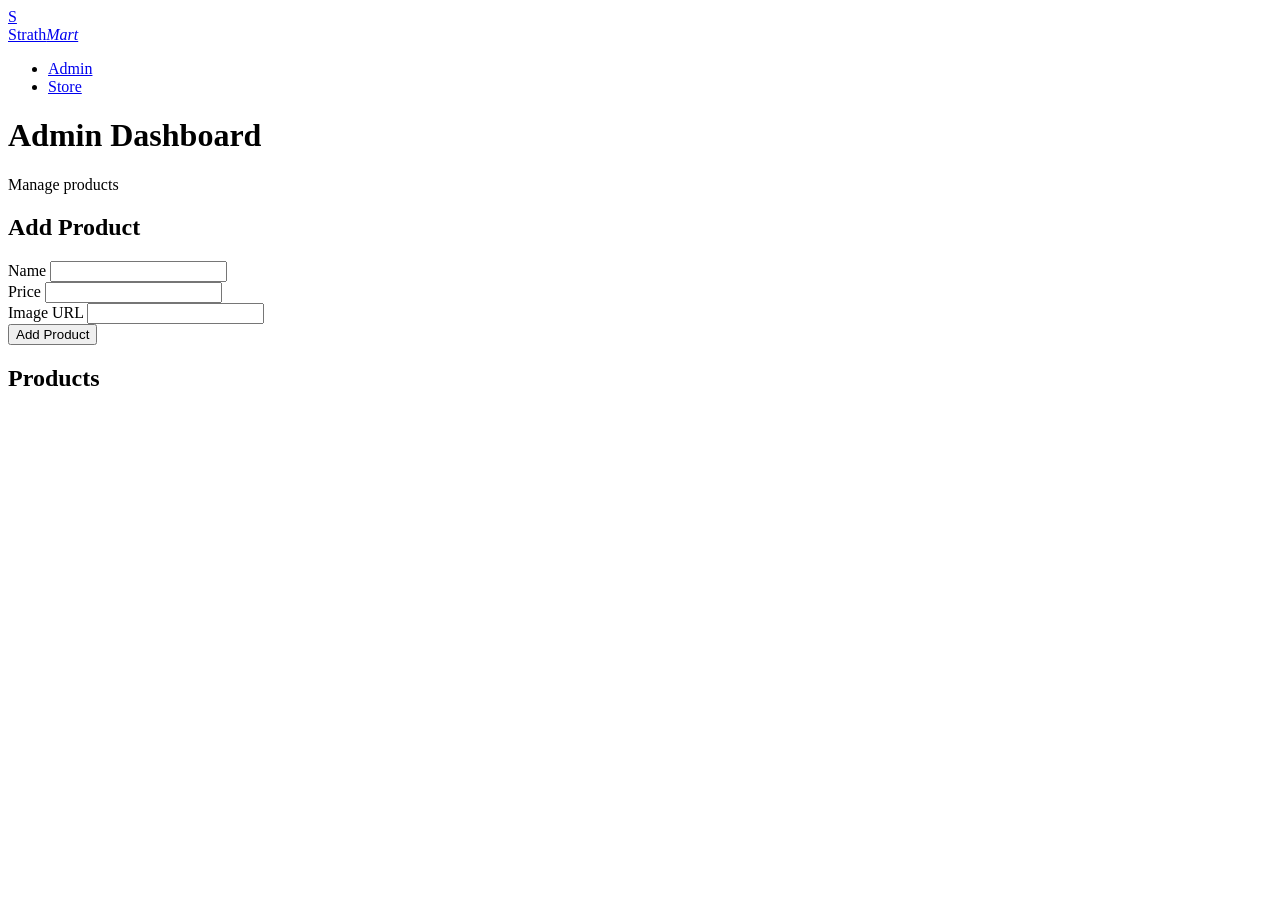
==== commit 2f554ab9: "Fix admin UI properly" ====
--- a/admin.html
+++ b/admin.html
@@ -2,84 +2,56 @@
 <html lang="en">
 <head>
     <meta charset="UTF-8">
-    <title>Admin Dashboard</title>
-    <link rel="stylesheet" href="style.css">
+    <title>Admin Panel</title>
+    <link rel="stylesheet" href="Pasted code.css">
 </head>
 
 <body>
 
-<!-- NAVBAR -->
+<!-- NAVBAR (matches your CSS exactly) -->
 <nav>
-    <div class="logo">
-        <div class="logo-icon">A</div>
-        <span>Admin <em>Panel</em></span>
+    <a href="#" class="logo">
+        <div class="logo-icon">S</div>
+        <span>Strath<span><em>Mart</em></span></span>
+    </a>
+
+    <div class="nav-menu">
+        <ul>
+            <li><a href="#" class="active">Admin</a></li>
+            <li><a href="/">Store</a></li>
+        </ul>
     </div>
-
-    <ul>
-        <li><a href="#" class="active">Dashboard</a></li>
-        <li><a href="#">Products</a></li>
-        <li><a href="#">Orders</a></li>
-        <li><a href="#">Users</a></li>
-    </ul>
 </nav>
 
 <!-- HEADER -->
 <div class="page-header">
     <h1>Admin Dashboard</h1>
-    <p>Manage your store easily</p>
+    <p>Manage products</p>
 </div>
 
-<!-- MAIN SECTION -->
+<!-- MAIN -->
 <div class="section">
 
-    <!-- STATS -->
-    <div class="categories">
-        <div class="category-card">
-            <span class="icon">📦</span>
-            <h3>120 Products</h3>
-        </div>
-
-        <div class="category-card">
-            <span class="icon">🛒</span>
-            <h3>45 Orders</h3>
-        </div>
-
-        <div class="category-card">
-            <span class="icon">👤</span>
-            <h3>30 Users</h3>
-        </div>
-
-        <div class="category-card">
-            <span class="icon">💰</span>
-            <h3>$2,400</h3>
-        </div>
-    </div>
-
-    <!-- ADD PRODUCT FORM -->
+    <!-- ADD PRODUCT -->
     <div class="form-container">
         <h2>Add Product</h2>
 
         <div class="form-group">
-            <label>Product Name</label>
-            <input type="text" placeholder="Enter product name">
+            <label>Name</label>
+            <input type="text" id="name">
         </div>
 
         <div class="form-group">
             <label>Price</label>
-            <input type="number" placeholder="Enter price">
+            <input type="number" id="price">
         </div>
 
         <div class="form-group">
-            <label>Category</label>
-            <input type="text" placeholder="Enter category">
+            <label>Image URL</label>
+            <input type="text" id="image">
         </div>
 
-        <div class="form-group">
-            <label>Description</label>
-            <textarea placeholder="Enter description"></textarea>
-        </div>
-
-        <button class="btn">Add Product</button>
+        <button class="btn" onclick="addProduct()">Add Product</button>
     </div>
 
     <!-- PRODUCTS -->
@@ -87,29 +59,59 @@
         <h2>Products</h2>
     </div>
 
-    <div class="products-grid">
-
-        <div class="product-card">
-            <div class="no-image">📱</div>
-            <div class="product-info">
-                <h3>Phone</h3>
-                <div class="price">$500</div>
-                <button class="btn-danger">Delete</button>
-            </div>
-        </div>
-
-        <div class="product-card">
-            <div class="no-image">💻</div>
-            <div class="product-info">
-                <h3>Laptop</h3>
-                <div class="price">$900</div>
-                <button class="btn-danger">Delete</button>
-            </div>
-        </div>
-
-    </div>
+    <div id="productList" class="products-grid"></div>
 
 </div>
 
+<script>
+const API_URL = "https://strathmart-api.onrender.com/products";
+
+async function fetchProducts() {
+    const res = await fetch(API_URL);
+    const data = await res.json();
+
+    const list = document.getElementById("productList");
+    list.innerHTML = "";
+
+    data.forEach(p => {
+        list.innerHTML += `
+        <div class="product-card">
+            <img src="${p.image_url}">
+            <div class="product-info">
+                <h3>${p.name}</h3>
+                <div class="price">KES ${p.price}</div>
+                <button class="btn-danger" onclick="deleteProduct(${p.id})">Delete</button>
+            </div>
+        </div>
+        `;
+    });
+}
+
+async function addProduct() {
+    const name = document.getElementById("name").value;
+    const price = document.getElementById("price").value;
+    const image = document.getElementById("image").value;
+
+    await fetch(API_URL, {
+        method: "POST",
+        headers: {"Content-Type": "application/json"},
+        body: JSON.stringify({
+            name,
+            price,
+            image_url: image
+        })
+    });
+
+    fetchProducts();
+}
+
+async function deleteProduct(id) {
+    await fetch(`${API_URL}/${id}`, { method: "DELETE" });
+    fetchProducts();
+}
+
+fetchProducts();
+</script>
+
 </body>
 </html>
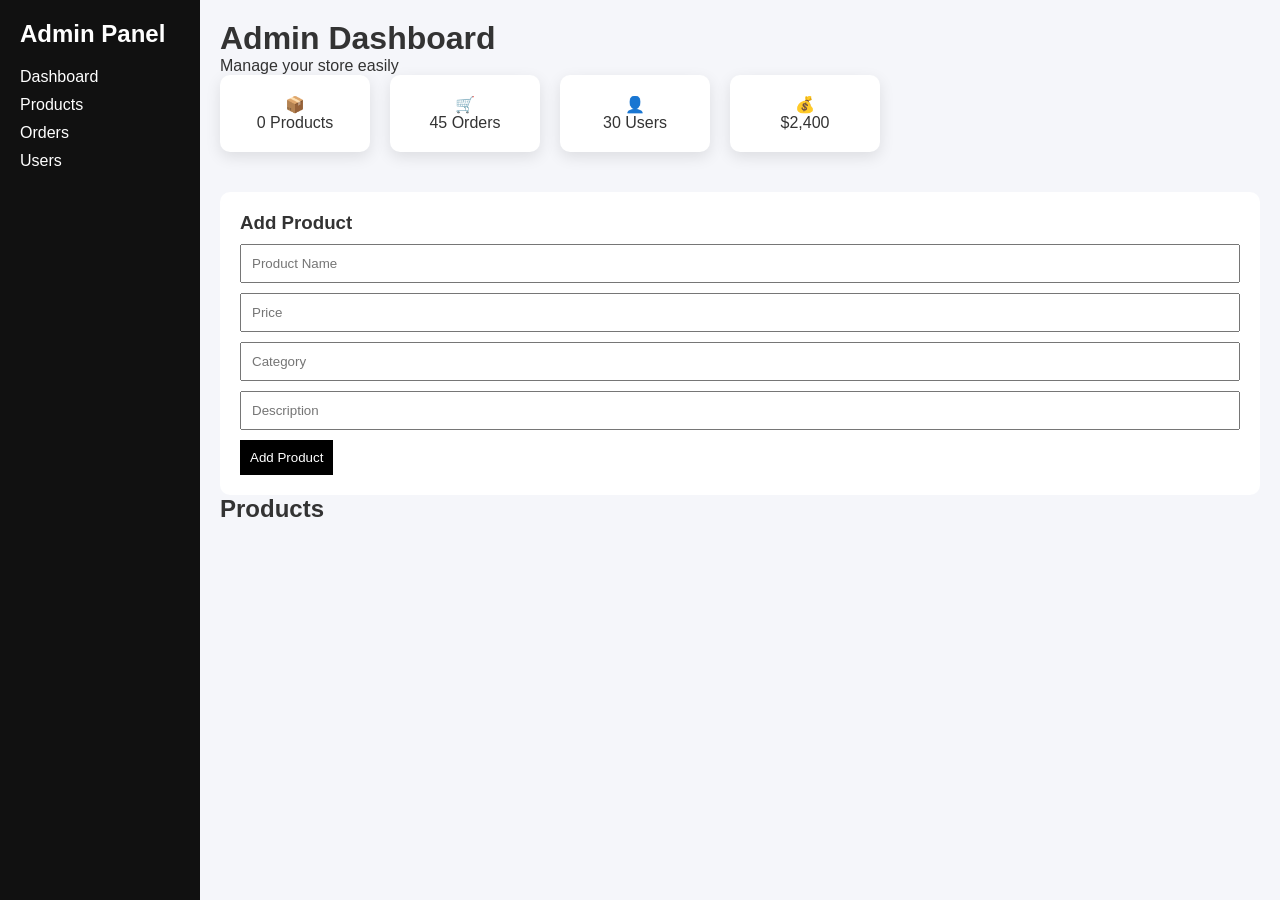
==== commit e2fe35e0: "Admin page updated" ====
--- a/admin.html
+++ b/admin.html
@@ -1,116 +1,194 @@
 <!DOCTYPE html>
 <html lang="en">
 <head>
-    <meta charset="UTF-8">
-    <title>Admin Panel</title>
-    <link rel="stylesheet" href="Pasted code.css">
+<meta charset="UTF-8">
+<title>Admin Panel</title>
+<link rel="stylesheet" href="style.css">
+
+<style>
+body {
+    font-family: Arial;
+    background: #f5f6fa;
+    margin: 0;
+}
+
+.container {
+    display: flex;
+}
+
+.sidebar {
+    width: 200px;
+    background: #111;
+    color: white;
+    height: 100vh;
+    padding: 20px;
+}
+
+.sidebar h2 {
+    margin-bottom: 20px;
+}
+
+.sidebar a {
+    display: block;
+    color: white;
+    margin: 10px 0;
+    text-decoration: none;
+}
+
+.main {
+    flex: 1;
+    padding: 20px;
+}
+
+.cards {
+    display: flex;
+    gap: 20px;
+}
+
+.card {
+    background: white;
+    padding: 20px;
+    border-radius: 10px;
+    width: 150px;
+    text-align: center;
+}
+
+.form {
+    margin-top: 20px;
+    background: white;
+    padding: 20px;
+    border-radius: 10px;
+}
+
+input {
+    display: block;
+    margin: 10px 0;
+    padding: 10px;
+    width: 100%;
+}
+
+button {
+    padding: 10px;
+    background: black;
+    color: white;
+    border: none;
+    cursor: pointer;
+}
+
+.product {
+    background: white;
+    padding: 10px;
+    margin-top: 10px;
+    border-radius: 10px;
+    display: flex;
+    justify-content: space-between;
+}
+</style>
 </head>
 
 <body>
 
-<!-- NAVBAR (matches your CSS exactly) -->
-<nav>
-    <a href="#" class="logo">
-        <div class="logo-icon">S</div>
-        <span>Strath<span><em>Mart</em></span></span>
-    </a>
+<div class="container">
 
-    <div class="nav-menu">
-        <ul>
-            <li><a href="#" class="active">Admin</a></li>
-            <li><a href="/">Store</a></li>
-        </ul>
-    </div>
-</nav>
-
-<!-- HEADER -->
-<div class="page-header">
-    <h1>Admin Dashboard</h1>
-    <p>Manage products</p>
+<div class="sidebar">
+    <h2>Admin Panel</h2>
+    <a href="#">Dashboard</a>
+    <a href="#">Products</a>
+    <a href="#">Orders</a>
+    <a href="#">Users</a>
 </div>
 
-<!-- MAIN -->
-<div class="section">
+<div class="main">
+    <h1>Admin Dashboard</h1>
+    <p>Manage your store easily</p>
 
-    <!-- ADD PRODUCT -->
-    <div class="form-container">
-        <h2>Add Product</h2>
-
-        <div class="form-group">
-            <label>Name</label>
-            <input type="text" id="name">
+    <div class="cards">
+        <div class="card">
+            📦 <br><span id="productCount">0</span> Products
         </div>
-
-        <div class="form-group">
-            <label>Price</label>
-            <input type="number" id="price">
+        <div class="card">
+            🛒 <br>45 Orders
         </div>
-
-        <div class="form-group">
-            <label>Image URL</label>
-            <input type="text" id="image">
+        <div class="card">
+            👤 <br>30 Users
         </div>
-
-        <button class="btn" onclick="addProduct()">Add Product</button>
+        <div class="card">
+            💰 <br>$2,400
+        </div>
     </div>
 
-    <!-- PRODUCTS -->
-    <div class="section-header">
-        <h2>Products</h2>
+    <div class="form">
+        <h3>Add Product</h3>
+        <input id="name" placeholder="Product Name">
+        <input id="price" placeholder="Price">
+        <input id="category" placeholder="Category">
+        <input id="desc" placeholder="Description">
+        <button onclick="addProduct()">Add Product</button>
     </div>
 
-    <div id="productList" class="products-grid"></div>
+    <h2>Products</h2>
+    <div id="productList"></div>
+
+</div>
 
 </div>
 
 <script>
-const API_URL = "https://strathmart-api.onrender.com/products";
 
-async function fetchProducts() {
-    const res = await fetch(API_URL);
-    const data = await res.json();
+let products = JSON.parse(localStorage.getItem("products")) || [];
 
-    const list = document.getElementById("productList");
+function saveProducts() {
+    localStorage.setItem("products", JSON.stringify(products));
+}
+
+function renderProducts() {
+    let list = document.getElementById("productList");
     list.innerHTML = "";
 
-    data.forEach(p => {
+    products.forEach((p, index) => {
         list.innerHTML += `
-        <div class="product-card">
-            <img src="${p.image_url}">
-            <div class="product-info">
-                <h3>${p.name}</h3>
-                <div class="price">KES ${p.price}</div>
-                <button class="btn-danger" onclick="deleteProduct(${p.id})">Delete</button>
+        <div class="product">
+            <div>
+                <b>${p.name}</b><br>
+                $${p.price}
             </div>
+            <button onclick="deleteProduct(${index})">Delete</button>
         </div>
         `;
     });
+
+    document.getElementById("productCount").innerText = products.length;
 }
 
-async function addProduct() {
-    const name = document.getElementById("name").value;
-    const price = document.getElementById("price").value;
-    const image = document.getElementById("image").value;
+function addProduct() {
+    let name = document.getElementById("name").value;
+    let price = document.getElementById("price").value;
+    let category = document.getElementById("category").value;
+    let desc = document.getElementById("desc").value;
 
-    await fetch(API_URL, {
-        method: "POST",
-        headers: {"Content-Type": "application/json"},
-        body: JSON.stringify({
-            name,
-            price,
-            image_url: image
-        })
-    });
+    if (!name || !price) {
+        alert("Fill all fields");
+        return;
+    }
 
-    fetchProducts();
+    products.push({ name, price, category, desc });
+    saveProducts();
+    renderProducts();
+
+    document.getElementById("name").value = "";
+    document.getElementById("price").value = "";
+    document.getElementById("category").value = "";
+    document.getElementById("desc").value = "";
 }
 
-async function deleteProduct(id) {
-    await fetch(`${API_URL}/${id}`, { method: "DELETE" });
-    fetchProducts();
+function deleteProduct(index) {
+    products.splice(index, 1);
+    saveProducts();
+    renderProducts();
 }
 
-fetchProducts();
+renderProducts();
+
 </script>
 
 </body>
--- a/style.css
+++ b/style.css
@@ -0,0 +1,1614 @@
+* {
+    margin: 0;
+    padding: 0;
+    box-sizing: border-box;
+}
+
+:root {
+    --blue: #003580;
+    --dark-blue: #002060;
+    --light-blue: #0055b3;
+    --red: #c0392b;
+    --dark-red: #922b21;
+    --white: #ffffff;
+    --light-gray: #f4f6f9;
+    --gray: #6c757d;
+    --shadow: 0 4px 20px rgba(0, 0, 0, 0.1);
+    --shadow-hover: 0 8px 30px rgba(0, 0, 0, 0.2);
+}
+
+body {
+    font-family: 'Segoe UI', Tahoma, Geneva, Verdana, sans-serif;
+    background-color: var(--light-gray);
+    color: #333;
+    overflow-x: hidden;
+}
+
+/* ── Scrollbar ── */
+::-webkit-scrollbar { width: 8px; }
+::-webkit-scrollbar-track { background: #f1f1f1; }
+::-webkit-scrollbar-thumb { background: var(--blue); border-radius: 4px; }
+::-webkit-scrollbar-thumb:hover { background: var(--dark-blue); }
+
+/* ── Navbar ── */
+nav {
+    background: linear-gradient(90deg, var(--dark-blue), var(--blue));
+    padding: 0 40px;
+    display: flex;
+    justify-content: space-between;
+    align-items: center;
+    position: sticky;
+    top: 0;
+    z-index: 1000;
+    box-shadow: 0 2px 15px rgba(0,0,0,0.3);
+    height: 70px;
+}
+
+nav .logo {
+    display: flex;
+    align-items: center;
+    gap: 10px;
+    text-decoration: none;
+}
+
+nav .logo .logo-icon {
+    background: var(--red);
+    color: white;
+    width: 40px;
+    height: 40px;
+    border-radius: 8px;
+    display: flex;
+    align-items: center;
+    justify-content: center;
+    font-weight: bold;
+    font-size: 18px;
+}
+
+nav .logo img {
+    mix-blend-mode: lighten;
+    border-radius: 5px;
+}
+
+nav .logo span {
+    color: white;
+    font-size: 22px;
+    font-weight: 700;
+    letter-spacing: 1px;
+}
+
+nav .logo span em {
+    color: #f0a500;
+    font-style: normal;
+}
+
+nav ul {
+    list-style: none;
+    display: flex;
+    align-items: center;
+    gap: 5px;
+}
+
+nav ul li a {
+    color: rgba(255,255,255,0.85);
+    text-decoration: none;
+    font-size: 14px;
+    padding: 8px 14px;
+    border-radius: 5px;
+    transition: all 0.3s;
+    display: flex;
+    align-items: center;
+    gap: 5px;
+}
+
+nav ul li a:hover {
+    background: rgba(255,255,255,0.15);
+    color: white;
+}
+
+nav ul li a.active {
+    background: var(--red);
+    color: white;
+}
+
+.nav-cart-badge {
+    background: #f0a500;
+    color: white;
+    border-radius: 50%;
+    width: 18px;
+    height: 18px;
+    font-size: 11px;
+    display: inline-flex;
+    align-items: center;
+    justify-content: center;
+    font-weight: bold;
+}
+
+/* ── Top Bar ── */
+.top-bar {
+    background: var(--dark-blue);
+    color: rgba(255,255,255,0.7);
+    font-size: 12px;
+    padding: 6px 40px;
+    display: flex;
+    justify-content: space-between;
+}
+
+.top-bar a {
+    color: rgba(255,255,255,0.7);
+    text-decoration: none;
+}
+
+.top-bar a:hover { color: white; }
+
+/* ── Hero ── */
+.hero {
+    background: linear-gradient(135deg, var(--dark-blue) 0%, var(--blue) 50%, var(--light-blue) 100%);
+    color: white;
+    padding: 100px 40px;
+    position: relative;
+    overflow: hidden;
+    text-align: center;
+}
+
+.hero::before {
+    content: '';
+    position: absolute;
+    top: -50%;
+    left: -50%;
+    width: 200%;
+    height: 200%;
+    background: radial-gradient(circle, rgba(255,255,255,0.05) 0%, transparent 60%);
+    animation: pulse 6s ease-in-out infinite;
+}
+
+.hero::after {
+    content: '';
+    position: absolute;
+    bottom: 0;
+    left: 0;
+    right: 0;
+    height: 5px;
+    background: linear-gradient(90deg, var(--red), #f0a500, var(--red));
+}
+
+@keyframes pulse {
+    0%, 100% { transform: scale(1); }
+    50% { transform: scale(1.1); }
+}
+
+.hero-badge {
+    display: inline-block;
+    background: rgba(192, 57, 43, 0.3);
+    border: 1px solid rgba(192, 57, 43, 0.5);
+    color: #ff8a80;
+    padding: 6px 16px;
+    border-radius: 20px;
+    font-size: 13px;
+    margin-bottom: 20px;
+    letter-spacing: 1px;
+    text-transform: uppercase;
+}
+
+.hero h1 {
+    font-size: 52px;
+    font-weight: 800;
+    margin-bottom: 20px;
+    line-height: 1.2;
+    position: relative;
+    z-index: 1;
+}
+
+.hero h1 span {
+    color: #f0a500;
+    position: relative;
+}
+
+.hero p {
+    font-size: 18px;
+    margin-bottom: 35px;
+    color: rgba(255,255,255,0.8);
+    max-width: 600px;
+    margin-left: auto;
+    margin-right: auto;
+    position: relative;
+    z-index: 1;
+}
+
+.hero-buttons {
+    display: flex;
+    gap: 15px;
+    justify-content: center;
+    flex-wrap: wrap;
+    position: relative;
+    z-index: 1;
+}
+
+.hero-stats {
+    display: flex;
+    justify-content: center;
+    gap: 50px;
+    margin-top: 60px;
+    position: relative;
+    z-index: 1;
+    flex-wrap: wrap;
+}
+
+.hero-stat h3 {
+    font-size: 32px;
+    font-weight: 800;
+    color: #f0a500;
+}
+
+.hero-stat p {
+    font-size: 13px;
+    color: rgba(255,255,255,0.7);
+    margin-bottom: 0;
+}
+
+/* ── Buttons ── */
+.btn {
+    background: var(--red);
+    color: white;
+    padding: 13px 30px;
+    border: none;
+    border-radius: 6px;
+    font-size: 15px;
+    font-weight: 600;
+    cursor: pointer;
+    text-decoration: none;
+    display: inline-block;
+    transition: all 0.3s;
+    box-shadow: 0 4px 15px rgba(192, 57, 43, 0.4);
+}
+
+.btn:hover {
+    background: var(--dark-red);
+    transform: translateY(-2px);
+    box-shadow: 0 6px 20px rgba(192, 57, 43, 0.5);
+}
+
+.btn-blue {
+    background: var(--blue);
+    box-shadow: 0 4px 15px rgba(0, 53, 128, 0.4);
+}
+
+.btn-blue:hover {
+    background: var(--dark-blue);
+    box-shadow: 0 6px 20px rgba(0, 53, 128, 0.5);
+}
+
+.btn-outline {
+    background: transparent;
+    border: 2px solid white;
+    color: white;
+    padding: 11px 28px;
+    border-radius: 6px;
+    font-size: 15px;
+    font-weight: 600;
+    cursor: pointer;
+    text-decoration: none;
+    display: inline-block;
+    transition: all 0.3s;
+}
+
+.btn-outline:hover {
+    background: white;
+    color: var(--blue);
+}
+
+.btn-sm {
+    padding: 8px 16px;
+    font-size: 13px;
+}
+
+.btn-danger {
+    background: var(--red);
+    color: white;
+    padding: 8px 16px;
+    border: none;
+    border-radius: 5px;
+    cursor: pointer;
+    font-size: 13px;
+    transition: all 0.3s;
+}
+
+.btn-danger:hover { background: var(--dark-red); }
+
+/* ── Section ── */
+.section {
+    padding: 70px 40px;
+}
+
+.section-header {
+    text-align: center;
+    margin-bottom: 50px;
+}
+
+.section-header .tag {
+    display: inline-block;
+    background: rgba(0, 53, 128, 0.1);
+    color: var(--blue);
+    padding: 5px 15px;
+    border-radius: 20px;
+    font-size: 13px;
+    font-weight: 600;
+    margin-bottom: 12px;
+    text-transform: uppercase;
+    letter-spacing: 1px;
+}
+
+.section-header h2 {
+    font-size: 32px;
+    font-weight: 800;
+    color: var(--dark-blue);
+    margin-bottom: 10px;
+}
+
+.section-header p {
+    color: var(--gray);
+    font-size: 16px;
+}
+
+/* ── Category Cards ── */
+.categories {
+    display: flex;
+    justify-content: center;
+    gap: 20px;
+    flex-wrap: wrap;
+}
+
+.category-card {
+    background: white;
+    border-radius: 12px;
+    padding: 30px 25px;
+    text-align: center;
+    width: 170px;
+    cursor: pointer;
+    box-shadow: var(--shadow);
+    transition: all 0.3s;
+    text-decoration: none;
+    color: #333;
+    border: 2px solid transparent;
+    position: relative;
+    overflow: hidden;
+}
+
+.category-card::before {
+    content: '';
+    position: absolute;
+    bottom: 0;
+    left: 0;
+    right: 0;
+    height: 3px;
+    background: linear-gradient(90deg, var(--blue), var(--red));
+    transform: scaleX(0);
+    transition: transform 0.3s;
+}
+
+.category-card:hover {
+    transform: translateY(-8px);
+    box-shadow: var(--shadow-hover);
+    border-color: var(--blue);
+}
+
+.category-card:hover::before { transform: scaleX(1); }
+
+.category-card .icon {
+    font-size: 45px;
+    margin-bottom: 12px;
+    display: block;
+}
+
+.category-card h3 {
+    font-size: 15px;
+    font-weight: 700;
+    color: var(--dark-blue);
+}
+
+/* ── Product Cards ── */
+.products-grid {
+    display: grid;
+    grid-template-columns: repeat(auto-fill, minmax(230px, 1fr));
+    gap: 25px;
+}
+
+.product-card {
+    background: white;
+    border-radius: 12px;
+    overflow: hidden;
+    box-shadow: var(--shadow);
+    transition: all 0.3s;
+    position: relative;
+}
+
+.product-card:hover {
+    transform: translateY(-8px);
+    box-shadow: var(--shadow-hover);
+}
+
+.product-card .product-badge {
+    position: absolute;
+    top: 10px;
+    left: 10px;
+    background: var(--red);
+    color: white;
+    padding: 4px 10px;
+    border-radius: 4px;
+    font-size: 11px;
+    font-weight: 700;
+    text-transform: uppercase;
+}
+
+.product-card .no-image {
+    width: 100%;
+    height: 190px;
+    background: linear-gradient(135deg, #e8f0fe, #d0e4ff);
+    display: flex;
+    align-items: center;
+    justify-content: center;
+    font-size: 55px;
+}
+
+.product-card img {
+    width: 100%;
+    height: 190px;
+    object-fit: cover;
+}
+
+.product-card .product-info {
+    padding: 18px;
+}
+
+.product-card h3 {
+    font-size: 15px;
+    font-weight: 700;
+    margin-bottom: 6px;
+    color: var(--dark-blue);
+}
+
+.product-card .category-tag {
+    font-size: 12px;
+    color: var(--gray);
+    margin-bottom: 10px;
+}
+
+.product-card .price {
+    color: var(--red);
+    font-weight: 800;
+    font-size: 20px;
+    margin-bottom: 12px;
+}
+
+.product-card .stock {
+    font-size: 12px;
+    color: #28a745;
+    margin-bottom: 12px;
+}
+
+/* ── Forms ── */
+.form-container {
+    max-width: 480px;
+    margin: 60px auto;
+    background: white;
+    padding: 45px;
+    border-radius: 15px;
+    box-shadow: var(--shadow-hover);
+}
+
+.form-container .form-logo {
+    text-align: center;
+    margin-bottom: 25px;
+}
+
+.form-container .form-logo .logo-icon {
+    background: var(--blue);
+    color: white;
+    width: 55px;
+    height: 55px;
+    border-radius: 12px;
+    display: inline-flex;
+    align-items: center;
+    justify-content: center;
+    font-size: 24px;
+    font-weight: bold;
+    margin-bottom: 10px;
+}
+
+.form-container h2 {
+    text-align: center;
+    margin-bottom: 8px;
+    color: var(--dark-blue);
+    font-size: 26px;
+    font-weight: 800;
+}
+
+.form-container .subtitle {
+    text-align: center;
+    color: var(--gray);
+    font-size: 14px;
+    margin-bottom: 25px;
+}
+
+.form-group {
+    margin-bottom: 20px;
+}
+
+.form-group label {
+    display: block;
+    margin-bottom: 7px;
+    font-weight: 600;
+    color: #444;
+    font-size: 14px;
+}
+
+.form-group input,
+.form-group textarea,
+.form-group select {
+    width: 100%;
+    padding: 12px 15px;
+    border: 2px solid #e0e0e0;
+    border-radius: 8px;
+    font-size: 15px;
+    outline: none;
+    transition: border 0.3s;
+    background: #fafafa;
+}
+
+.form-group input:focus,
+.form-group textarea:focus,
+.form-group select:focus {
+    border-color: var(--blue);
+    background: white;
+}
+
+.form-group textarea { height: 130px; resize: vertical; }
+
+.form-container .btn { width: 100%; padding: 13px; font-size: 16px; }
+
+.form-container p {
+    text-align: center;
+    margin-top: 18px;
+    color: #666;
+    font-size: 14px;
+}
+
+.form-container p a { color: var(--blue); text-decoration: none; font-weight: 600; }
+.form-container p a:hover { color: var(--red); }
+
+/* ── Alerts ── */
+.alert {
+    padding: 13px 16px;
+    border-radius: 8px;
+    margin-bottom: 20px;
+    font-size: 14px;
+    display: flex;
+    align-items: center;
+    gap: 8px;
+}
+
+.alert-success { background: #d4edda; color: #155724; border-left: 4px solid #28a745; }
+.alert-error { background: #f8d7da; color: #721c24; border-left: 4px solid var(--red); }
+.alert-info { background: #d0e4ff; color: var(--dark-blue); border-left: 4px solid var(--blue); }
+
+/* ── Cart ── */
+.cart-container { display: grid; grid-template-columns: 1fr 320px; gap: 25px; }
+
+.cart-item {
+    background: white;
+    border-radius: 12px;
+    padding: 20px;
+    margin-bottom: 15px;
+    display: flex;
+    justify-content: space-between;
+    align-items: center;
+    box-shadow: var(--shadow);
+    transition: all 0.3s;
+}
+
+.cart-item:hover { box-shadow: var(--shadow-hover); }
+
+.cart-item-info h3 { font-size: 16px; color: var(--dark-blue); margin-bottom: 5px; }
+.cart-item-info .quantity { font-size: 13px; color: var(--gray); }
+.cart-item .price { color: var(--red); font-weight: 800; font-size: 18px; }
+
+.cart-summary {
+    background: white;
+    border-radius: 12px;
+    padding: 25px;
+    box-shadow: var(--shadow);
+    height: fit-content;
+    position: sticky;
+    top: 90px;
+}
+
+.cart-summary h3 { font-size: 20px; color: var(--dark-blue); margin-bottom: 20px; font-weight: 800; }
+
+.summary-row {
+    display: flex;
+    justify-content: space-between;
+    margin-bottom: 12px;
+    font-size: 15px;
+    color: #555;
+}
+
+.summary-row.total {
+    font-size: 20px;
+    font-weight: 800;
+    color: var(--dark-blue);
+    border-top: 2px solid #eee;
+    padding-top: 15px;
+    margin-top: 10px;
+}
+
+/* ── Orders ── */
+.order-card {
+    background: white;
+    border-radius: 12px;
+    padding: 25px;
+    margin-bottom: 20px;
+    box-shadow: var(--shadow);
+}
+
+.order-card .order-header {
+    display: flex;
+    justify-content: space-between;
+    align-items: center;
+    margin-bottom: 15px;
+    padding-bottom: 15px;
+    border-bottom: 1px solid #eee;
+}
+
+.order-card .order-id { font-weight: 800; color: var(--dark-blue); font-size: 16px; }
+.order-card .order-date { font-size: 13px; color: var(--gray); }
+
+.status-badge {
+    padding: 5px 14px;
+    border-radius: 20px;
+    font-size: 12px;
+    font-weight: 700;
+    text-transform: uppercase;
+    letter-spacing: 0.5px;
+}
+
+.status-pending { background: #fff3cd; color: #856404; }
+.status-confirmed { background: #d4edda; color: #155724; }
+.status-delivered { background: #d0e4ff; color: var(--dark-blue); }
+.status-cancelled { background: #f8d7da; color: #721c24; }
+
+.order-item {
+    display: flex;
+    justify-content: space-between;
+    padding: 8px 0;
+    font-size: 14px;
+    border-bottom: 1px dashed #eee;
+}
+
+.order-total {
+    display: flex;
+    justify-content: space-between;
+    margin-top: 15px;
+    font-weight: 800;
+    font-size: 16px;
+    color: var(--dark-blue);
+}
+
+/* ── Ratings ── */
+.stars { display: flex; gap: 8px; margin-bottom: 15px; justify-content: center; }
+
+.star {
+    font-size: 35px;
+    cursor: pointer;
+    color: #ddd;
+    transition: all 0.2s;
+}
+
+.star:hover, .star.active { color: #f0a500; transform: scale(1.2); }
+
+.rating-card {
+    background: white;
+    border-radius: 12px;
+    padding: 20px;
+    margin-bottom: 15px;
+    box-shadow: var(--shadow);
+    border-left: 4px solid var(--blue);
+}
+
+.rating-card .stars-display { color: #f0a500; font-size: 18px; margin-bottom: 8px; }
+.rating-card .comment { color: #444; font-size: 15px; margin-bottom: 8px; }
+.rating-card .meta { font-size: 12px; color: var(--gray); }
+
+/* ── Page Header ── */
+.page-header {
+    background: linear-gradient(135deg, var(--dark-blue), var(--blue));
+    color: white;
+    padding: 50px 40px;
+    text-align: center;
+    position: relative;
+    overflow: hidden;
+}
+
+.page-header::after {
+    content: '';
+    position: absolute;
+    bottom: 0;
+    left: 0;
+    right: 0;
+    height: 4px;
+    background: linear-gradient(90deg, var(--red), #f0a500, var(--red));
+}
+
+.page-header h1 { font-size: 36px; font-weight: 800; margin-bottom: 8px; }
+.page-header p { color: rgba(255,255,255,0.8); font-size: 16px; }
+
+/* ── Filter Bar ── */
+.filter-bar {
+    background: white;
+    padding: 20px 40px;
+    display: flex;
+    gap: 10px;
+    flex-wrap: wrap;
+    align-items: center;
+    box-shadow: 0 2px 10px rgba(0,0,0,0.05);
+    border-bottom: 1px solid #eee;
+}
+
+.filter-btn {
+    padding: 8px 18px;
+    border: 2px solid #ddd;
+    border-radius: 25px;
+    background: white;
+    cursor: pointer;
+    font-size: 14px;
+    font-weight: 600;
+    transition: all 0.3s;
+    color: #555;
+}
+
+.filter-btn:hover, .filter-btn.active {
+    background: var(--blue);
+    border-color: var(--blue);
+    color: white;
+}
+
+/* ── Empty State ── */
+.empty-state {
+    text-align: center;
+    padding: 80px 20px;
+    color: var(--gray);
+}
+
+.empty-state .empty-icon { font-size: 70px; margin-bottom: 20px; }
+.empty-state h3 { font-size: 22px; margin-bottom: 10px; color: var(--dark-blue); }
+.empty-state p { font-size: 15px; margin-bottom: 25px; }
+
+/* ── Loading ── */
+.loading {
+    text-align: center;
+    padding: 60px;
+    color: var(--gray);
+}
+
+.spinner {
+    width: 45px;
+    height: 45px;
+    border: 4px solid #e0e0e0;
+    border-top-color: var(--blue);
+    border-radius: 50%;
+    animation: spin 0.8s linear infinite;
+    margin: 0 auto 15px;
+}
+
+@keyframes spin { to { transform: rotate(360deg); } }
+
+/* ── Footer ── */
+footer {
+    background: linear-gradient(135deg, var(--dark-blue), #001040);
+    color: rgba(255,255,255,0.7);
+    padding: 50px 40px 20px;
+    margin-top: 60px;
+}
+
+.footer-grid {
+    display: grid;
+    grid-template-columns: 2fr 1fr 1fr;
+    gap: 40px;
+    margin-bottom: 40px;
+}
+
+.footer-brand .logo-text {
+    color: white;
+    font-size: 22px;
+    font-weight: 800;
+    margin-bottom: 12px;
+}
+
+.footer-brand .logo-text span { color: #f0a500; }
+.footer-brand p { font-size: 14px; line-height: 1.7; }
+
+.footer-col h4 {
+    color: white;
+    font-size: 15px;
+    font-weight: 700;
+    margin-bottom: 15px;
+    padding-bottom: 8px;
+    border-bottom: 2px solid var(--red);
+    display: inline-block;
+}
+
+.footer-col ul { list-style: none; }
+.footer-col ul li { margin-bottom: 8px; }
+.footer-col ul li a { color: rgba(255,255,255,0.6); text-decoration: none; font-size: 14px; transition: color 0.3s; }
+.footer-col ul li a:hover { color: white; }
+
+.footer-bottom {
+    border-top: 1px solid rgba(255,255,255,0.1);
+    padding-top: 20px;
+    display: flex;
+    justify-content: space-between;
+    align-items: center;
+    font-size: 13px;
+}
+
+.footer-bottom .red { color: var(--red); }
+
+/* ── Contact Grid ── */
+.contact-grid {
+    display: grid;
+    grid-template-columns: 1fr 1fr;
+    gap: 40px;
+}
+
+/* ── Responsive ── */
+@media (max-width: 768px) {
+    nav { padding: 0 20px; }
+    .hero h1 { font-size: 30px; }
+    .hero { padding: 70px 20px; }
+    .section { padding: 50px 20px; }
+    .cart-container { grid-template-columns: 1fr; }
+    .footer-grid { grid-template-columns: 1fr; }
+    nav ul { gap: 3px; }
+    nav ul li a { padding: 6px 10px; font-size: 13px; }
+    .hero-stats { gap: 25px; }
+}
+
+/* ── Toast Notifications ── */
+.toast-container {
+    position: fixed;
+    bottom: 30px;
+    right: 30px;
+    z-index: 9999;
+    display: flex;
+    flex-direction: column;
+    gap: 10px;
+}
+
+.toast {
+    background: white;
+    border-radius: 10px;
+    padding: 15px 20px;
+    box-shadow: 0 5px 30px rgba(0,0,0,0.15);
+    display: flex;
+    align-items: center;
+    gap: 12px;
+    min-width: 280px;
+    max-width: 380px;
+    animation: slideIn 0.3s ease;
+    border-left: 4px solid var(--blue);
+}
+
+.toast.success { border-left-color: #28a745; }
+.toast.error { border-left-color: var(--red); }
+.toast.info { border-left-color: var(--blue); }
+
+.toast-icon { font-size: 22px; }
+.toast-message { font-size: 14px; font-weight: 600; color: #333; flex: 1; }
+
+.toast-close {
+    background: none;
+    border: none;
+    font-size: 18px;
+    cursor: pointer;
+    color: #999;
+    padding: 0;
+}
+
+.toast-close:hover { color: #333; }
+
+@keyframes slideIn {
+    from { transform: translateX(100px); opacity: 0; }
+    to { transform: translateX(0); opacity: 1; }
+}
+
+@keyframes slideOut {
+    from { transform: translateX(0); opacity: 1; }
+    to { transform: translateX(100px); opacity: 0; }
+}
+
+/* ── Hero Animations ── */
+.hero-badge {
+    animation: fadeInDown 0.6s ease;
+}
+
+.hero h1 {
+    animation: fadeInDown 0.8s ease;
+}
+
+.hero p {
+    animation: fadeInDown 1s ease;
+}
+
+.hero-buttons {
+    animation: fadeInUp 1s ease;
+}
+
+.hero-stats {
+    animation: fadeInUp 1.2s ease;
+}
+
+@keyframes fadeInDown {
+    from { opacity: 0; transform: translateY(-20px); }
+    to { opacity: 1; transform: translateY(0); }
+}
+
+@keyframes fadeInUp {
+    from { opacity: 0; transform: translateY(20px); }
+    to { opacity: 1; transform: translateY(0); }
+}
+
+/* ── Improved Product Cards ── */
+.product-card {
+    position: relative;
+    overflow: hidden;
+}
+
+.product-card::after {
+    content: '';
+    position: absolute;
+    top: 0;
+    left: 0;
+    right: 0;
+    bottom: 0;
+    background: linear-gradient(135deg, rgba(0,53,128,0.05), rgba(192,57,43,0.05));
+    opacity: 0;
+    transition: opacity 0.3s;
+    pointer-events: none;
+}
+
+.product-card:hover::after {
+    opacity: 1;
+}
+
+.product-card .no-image {
+    background: linear-gradient(135deg, #e8f0fe, #d0e4ff);
+    transition: transform 0.3s;
+}
+
+.product-card:hover .no-image {
+    transform: scale(1.05);
+}
+
+.product-card .btn {
+    width: 100%;
+    text-align: center;
+    padding: 10px;
+    border-radius: 8px;
+    font-size: 14px;
+    transition: all 0.3s;
+}
+
+.product-card .product-info {
+    border-top: 3px solid transparent;
+    transition: border-color 0.3s;
+}
+
+.product-card:hover .product-info {
+    border-top-color: var(--red);
+}
+
+/* ── Improved Category Cards ── */
+.category-card {
+    position: relative;
+    overflow: hidden;
+}
+
+.category-card::after {
+    content: '';
+    position: absolute;
+    top: 0;
+    left: 0;
+    right: 0;
+    bottom: 0;
+    background: linear-gradient(135deg, rgba(0,53,128,0.03), rgba(192,57,43,0.03));
+    opacity: 0;
+    transition: opacity 0.3s;
+}
+
+.category-card:hover::after { opacity: 1; }
+
+.category-card .icon {
+    transition: transform 0.3s;
+    display: block;
+}
+
+.category-card:hover .icon {
+    transform: scale(1.2) rotate(-5deg);
+}
+
+/* ── Mobile Hamburger Menu ── */
+.hamburger {
+    display: none;
+    flex-direction: column;
+    gap: 5px;
+    cursor: pointer;
+    padding: 5px;
+}
+
+.hamburger span {
+    width: 25px;
+    height: 3px;
+    background: white;
+    border-radius: 3px;
+    transition: all 0.3s;
+}
+
+.nav-menu {
+    display: flex;
+    align-items: center;
+}
+
+/* ── Mobile Styles ── */
+@media (max-width: 768px) {
+
+    /* Hide top bar on mobile */
+    .top-bar { display: none; }
+
+    /* Navbar */
+    nav {
+        padding: 0 20px;
+        position: relative;
+        flex-wrap: wrap;
+        height: auto;
+        min-height: 70px;
+    }
+
+    .hamburger { display: flex; }
+
+    .nav-menu {
+        display: none;
+        width: 100%;
+        flex-direction: column;
+        background: var(--dark-blue);
+        padding: 15px 0;
+        gap: 5px;
+    }
+
+    .nav-menu.open { display: flex; }
+
+    nav ul {
+        flex-direction: column;
+        width: 100%;
+        gap: 0;
+    }
+
+    nav ul li { width: 100%; }
+
+    nav ul li a {
+        display: block;
+        padding: 12px 20px;
+        border-radius: 0;
+        font-size: 15px;
+        border-bottom: 1px solid rgba(255,255,255,0.05);
+    }
+
+    nav ul li a:hover {
+        background: rgba(255,255,255,0.1);
+        padding-left: 28px;
+    }
+
+    /* Hero */
+    .hero { padding: 60px 20px; }
+    .hero h1 { font-size: 28px; }
+    .hero p { font-size: 15px; }
+    .hero-buttons { flex-direction: column; align-items: center; }
+    .hero-stats { gap: 20px; }
+    .hero-stat h3 { font-size: 24px; }
+
+    /* Section */
+    .section { padding: 40px 15px; }
+
+    /* Categories */
+    .categories { gap: 12px; }
+    .category-card { width: 140px; padding: 20px 15px; }
+
+    /* Products Grid */
+    .products-grid { grid-template-columns: repeat(2, 1fr); gap: 15px; }
+
+    /* Cart */
+    .cart-container { grid-template-columns: 1fr; }
+
+    /* Filter bar */
+    .filter-bar { padding: 15px; gap: 8px; }
+    .filter-btn { padding: 6px 14px; font-size: 13px; }
+
+    /* Page header */
+    .page-header { padding: 35px 20px; }
+    .page-header h1 { font-size: 26px; }
+
+    /* Form */
+    .form-container { margin: 30px 15px; padding: 30px 20px; }
+
+    /* Footer */
+    footer { padding: 30px 20px 15px; }
+    .footer-grid { grid-template-columns: 1fr; gap: 25px; }
+    .footer-bottom { flex-direction: column; gap: 8px; text-align: center; }
+
+    /* Contact page */
+    .contact-grid { grid-template-columns: 1fr !important; }
+}
+
+@media (max-width: 400px) {
+    .products-grid { grid-template-columns: 1fr; }
+    .hero h1 { font-size: 24px; }
+}
+
+/* ── AI Chatbot ── */
+.chat-widget {
+    position: fixed;
+    bottom: 30px;
+    left: 30px;
+    z-index: 9999;
+}
+
+.chat-toggle {
+    background: linear-gradient(135deg, var(--blue), var(--dark-blue));
+    color: white;
+    border: none;
+    width: 60px;
+    height: 60px;
+    border-radius: 50%;
+    font-size: 28px;
+    cursor: pointer;
+    box-shadow: 0 4px 20px rgba(0,53,128,0.4);
+    transition: all 0.3s;
+    display: flex;
+    align-items: center;
+    justify-content: center;
+}
+
+.chat-toggle:hover {
+    transform: scale(1.1);
+    box-shadow: 0 6px 25px rgba(0,53,128,0.5);
+}
+
+.chat-box {
+    position: absolute;
+    bottom: 75px;
+    left: 0;
+    width: 340px;
+    background: white;
+    border-radius: 16px;
+    box-shadow: 0 10px 40px rgba(0,0,0,0.15);
+    display: none;
+    flex-direction: column;
+    overflow: hidden;
+    animation: slideInUp 0.3s ease;
+}
+
+.chat-box.open { display: flex; }
+
+@keyframes slideInUp {
+    from { opacity: 0; transform: translateY(20px); }
+    to { opacity: 1; transform: translateY(0); }
+}
+
+.chat-header {
+    background: linear-gradient(135deg, var(--blue), var(--dark-blue));
+    color: white;
+    padding: 15px 20px;
+    display: flex;
+    align-items: center;
+    gap: 12px;
+}
+
+.chat-header .chat-avatar {
+    width: 40px;
+    height: 40px;
+    background: var(--red);
+    border-radius: 50%;
+    display: flex;
+    align-items: center;
+    justify-content: center;
+    font-size: 20px;
+}
+
+.chat-header .chat-info h4 { font-size: 15px; margin-bottom: 2px; }
+.chat-header .chat-info p { font-size: 12px; opacity: 0.8; }
+
+.chat-header .chat-close {
+    margin-left: auto;
+    background: none;
+    border: none;
+    color: white;
+    font-size: 20px;
+    cursor: pointer;
+    opacity: 0.8;
+}
+
+.chat-header .chat-close:hover { opacity: 1; }
+
+.chat-messages {
+    height: 320px;
+    overflow-y: auto;
+    padding: 15px;
+    display: flex;
+    flex-direction: column;
+    gap: 12px;
+    background: #f8f9fa;
+}
+
+.chat-message {
+    display: flex;
+    gap: 8px;
+    align-items: flex-start;
+}
+
+.chat-message.user { flex-direction: row-reverse; }
+
+.chat-message .avatar {
+    width: 30px;
+    height: 30px;
+    border-radius: 50%;
+    display: flex;
+    align-items: center;
+    justify-content: center;
+    font-size: 14px;
+    flex-shrink: 0;
+}
+
+.chat-message.bot .avatar { background: var(--blue); color: white; }
+.chat-message.user .avatar { background: var(--red); color: white; }
+
+.chat-message .bubble {
+    max-width: 75%;
+    padding: 10px 14px;
+    border-radius: 12px;
+    font-size: 14px;
+    line-height: 1.5;
+}
+
+.chat-message.bot .bubble {
+    background: white;
+    color: #333;
+    border-bottom-left-radius: 4px;
+    box-shadow: 0 2px 8px rgba(0,0,0,0.08);
+}
+
+.chat-message.user .bubble {
+    background: var(--blue);
+    color: white;
+    border-bottom-right-radius: 4px;
+}
+
+.chat-typing {
+    display: flex;
+    gap: 4px;
+    padding: 10px 14px;
+    background: white;
+    border-radius: 12px;
+    border-bottom-left-radius: 4px;
+    box-shadow: 0 2px 8px rgba(0,0,0,0.08);
+    width: fit-content;
+}
+
+.chat-typing span {
+    width: 8px;
+    height: 8px;
+    background: var(--blue);
+    border-radius: 50%;
+    animation: typing 1s infinite;
+}
+
+.chat-typing span:nth-child(2) { animation-delay: 0.2s; }
+.chat-typing span:nth-child(3) { animation-delay: 0.4s; }
+
+@keyframes typing {
+    0%, 100% { transform: translateY(0); opacity: 0.4; }
+    50% { transform: translateY(-5px); opacity: 1; }
+}
+
+.chat-input-area {
+    padding: 12px 15px;
+    display: flex;
+    gap: 8px;
+    background: white;
+    border-top: 1px solid #eee;
+}
+
+.chat-input-area input {
+    flex: 1;
+    padding: 10px 14px;
+    border: 2px solid #eee;
+    border-radius: 25px;
+    font-size: 14px;
+    outline: none;
+    transition: border 0.3s;
+}
+
+.chat-input-area input:focus { border-color: var(--blue); }
+
+.chat-input-area button {
+    background: var(--blue);
+    color: white;
+    border: none;
+    width: 40px;
+    height: 40px;
+    border-radius: 50%;
+    cursor: pointer;
+    font-size: 16px;
+    transition: all 0.3s;
+    display: flex;
+    align-items: center;
+    justify-content: center;
+}
+
+.chat-input-area button:hover { background: var(--dark-blue); transform: scale(1.05); }
+
+.chat-suggestions {
+    padding: 10px 15px;
+    display: flex;
+    gap: 8px;
+    flex-wrap: wrap;
+    background: white;
+    border-top: 1px solid #eee;
+}
+
+.suggestion-btn {
+    background: #f0f4ff;
+    color: var(--blue);
+    border: 1px solid #d0e0ff;
+    padding: 5px 12px;
+    border-radius: 15px;
+    font-size: 12px;
+    cursor: pointer;
+    transition: all 0.3s;
+    white-space: nowrap;
+}
+
+.suggestion-btn:hover {
+    background: var(--blue);
+    color: white;
+}
+
+@media (max-width: 768px) {
+    .chat-widget { bottom: 20px; left: 15px; }
+    .chat-box { width: 300px; }
+}
+
+/* ── Hamburger Menu ── */
+.hamburger {
+    display: none;
+    flex-direction: column;
+    gap: 5px;
+    cursor: pointer;
+    background: none;
+    border: none;
+    padding: 5px;
+}
+
+.hamburger span {
+    width: 25px;
+    height: 3px;
+    background: white;
+    border-radius: 3px;
+    transition: all 0.3s;
+}
+
+.hamburger.open span:nth-child(1) { transform: rotate(45deg) translate(5px, 8px); }
+.hamburger.open span:nth-child(2) { opacity: 0; }
+.hamburger.open span:nth-child(3) { transform: rotate(-45deg) translate(5px, -8px); }
+
+@media (min-width: 769px) {
+    .hamburger { display: none !important; }
+    nav ul { display: flex !important; }
+}
+
+@media (max-width: 768px) {
+    .hamburger { display: flex; }
+
+    nav ul {
+        display: none;
+        position: absolute;
+        top: 100%;
+        left: 0;
+        right: 0;
+        background: var(--dark-blue);
+        flex-direction: column;
+        padding: 10px 0;
+        box-shadow: 0 5px 20px rgba(0,0,0,0.3);
+        z-index: 999;
+    }
+
+    nav ul.open { display: flex; }
+
+    nav ul li a {
+        padding: 12px 20px;
+        font-size: 15px;
+        border-bottom: 1px solid rgba(255,255,255,0.1);
+        flex-direction: row;
+        justify-content: flex-start;
+    }
+}
+
+.promo-banner {
+    width: 100%;
+    background: linear-gradient(90deg, #007bff, #00c6ff);
+    color: white;
+    text-align: center;
+    padding: 15px 0;
+    font-size: 18px;
+    font-weight: bold;
+    overflow: hidden;
+    position: relative;
+}
+
+.banner-slide {
+    display: none;
+    animation: fade 0.5s ease-in-out;
+}
+
+.banner-slide.active {
+    display: block;
+}
+
+@keyframes fade {
+    from { opacity: 0; }
+    to { opacity: 1; }
+}
+
+/* ===== ADMIN DASHBOARD ===== */
+
+.form-box {
+    background: white;
+    padding: 20px;
+    border-radius: 12px;
+    max-width: 400px;
+    margin: 20px auto;
+    box-shadow: 0 5px 15px rgba(0,0,0,0.1);
+}
+
+.form-box h3 {
+    margin-bottom: 10px;
+}
+
+.form-box input,
+.form-box select {
+    width: 100%;
+    padding: 10px;
+    margin: 8px 0;
+    border-radius: 8px;
+    border: 1px solid #ccc;
+}
+
+.form-box button {
+    width: 100%;
+    padding: 10px;
+    background: #007bff;
+    color: white;
+    border: none;
+    border-radius: 8px;
+    cursor: pointer;
+    transition: 0.3s;
+}
+
+.form-box button:hover {
+    background: #0056b3;
+}
+
+#productList {
+    max-width: 700px;
+    margin: 20px auto;
+}
+
+.product {
+    display: flex;
+    align-items: center;
+    justify-content: space-between;
+    background: white;
+    padding: 10px;
+    margin-top: 10px;
+    border-radius: 10px;
+    box-shadow: 0 3px 10px rgba(0,0,0,0.08);
+}
+
+.product img {
+    width: 60px;
+    height: 60px;
+    object-fit: cover;
+    border-radius: 8px;
+}
+
+.delete-btn {
+    background: red;
+}
+
+.delete-btn:hover {
+    background: darkred;
+}
+
+/* ===== ADMIN PAGE UPGRADE ===== */
+
+.navbar {
+    background: var(--blue);
+    color: white;
+    padding: 15px 20px;
+    font-size: 20px;
+}
+
+.admin-container {
+    padding: 20px;
+}
+
+/* Card (reuse for clean UI) */
+.card {
+    background: white;
+    padding: 20px;
+    border-radius: 12px;
+    max-width: 400px;
+    margin-bottom: 20px;
+    box-shadow: 0 5px 15px rgba(0,0,0,0.1);
+}
+
+.card input,
+.card select {
+    width: 100%;
+    padding: 10px;
+    margin: 8px 0;
+    border-radius: 8px;
+    border: 1px solid #ccc;
+}
+
+.card button {
+    width: 100%;
+    padding: 10px;
+    background: var(--blue);
+    color: white;
+    border: none;
+    border-radius: 8px;
+    cursor: pointer;
+}
+
+.section-title {
+    margin-top: 20px;
+}
+
+/* Make products look like your main site */
+.product-grid {
+    display: grid;
+    grid-template-columns: repeat(auto-fill, minmax(200px, 1fr));
+    gap: 15px;
+}
+
+.product {
+    background: white;
+    border-radius: 12px;
+    padding: 10px;
+    box-shadow: 0 3px 10px rgba(0,0,0,0.08);
+    text-align: center;
+}
+
+.product img {
+    width: 100%;
+    height: 120px;
+    object-fit: cover;
+    border-radius: 10px;
+}
+
+.delete-btn {
+    margin-top: 10px;
+    background: red;
+    color: white;
+    border: none;
+    padding: 6px;
+    border-radius: 6px;
+    cursor: pointer;
+}
